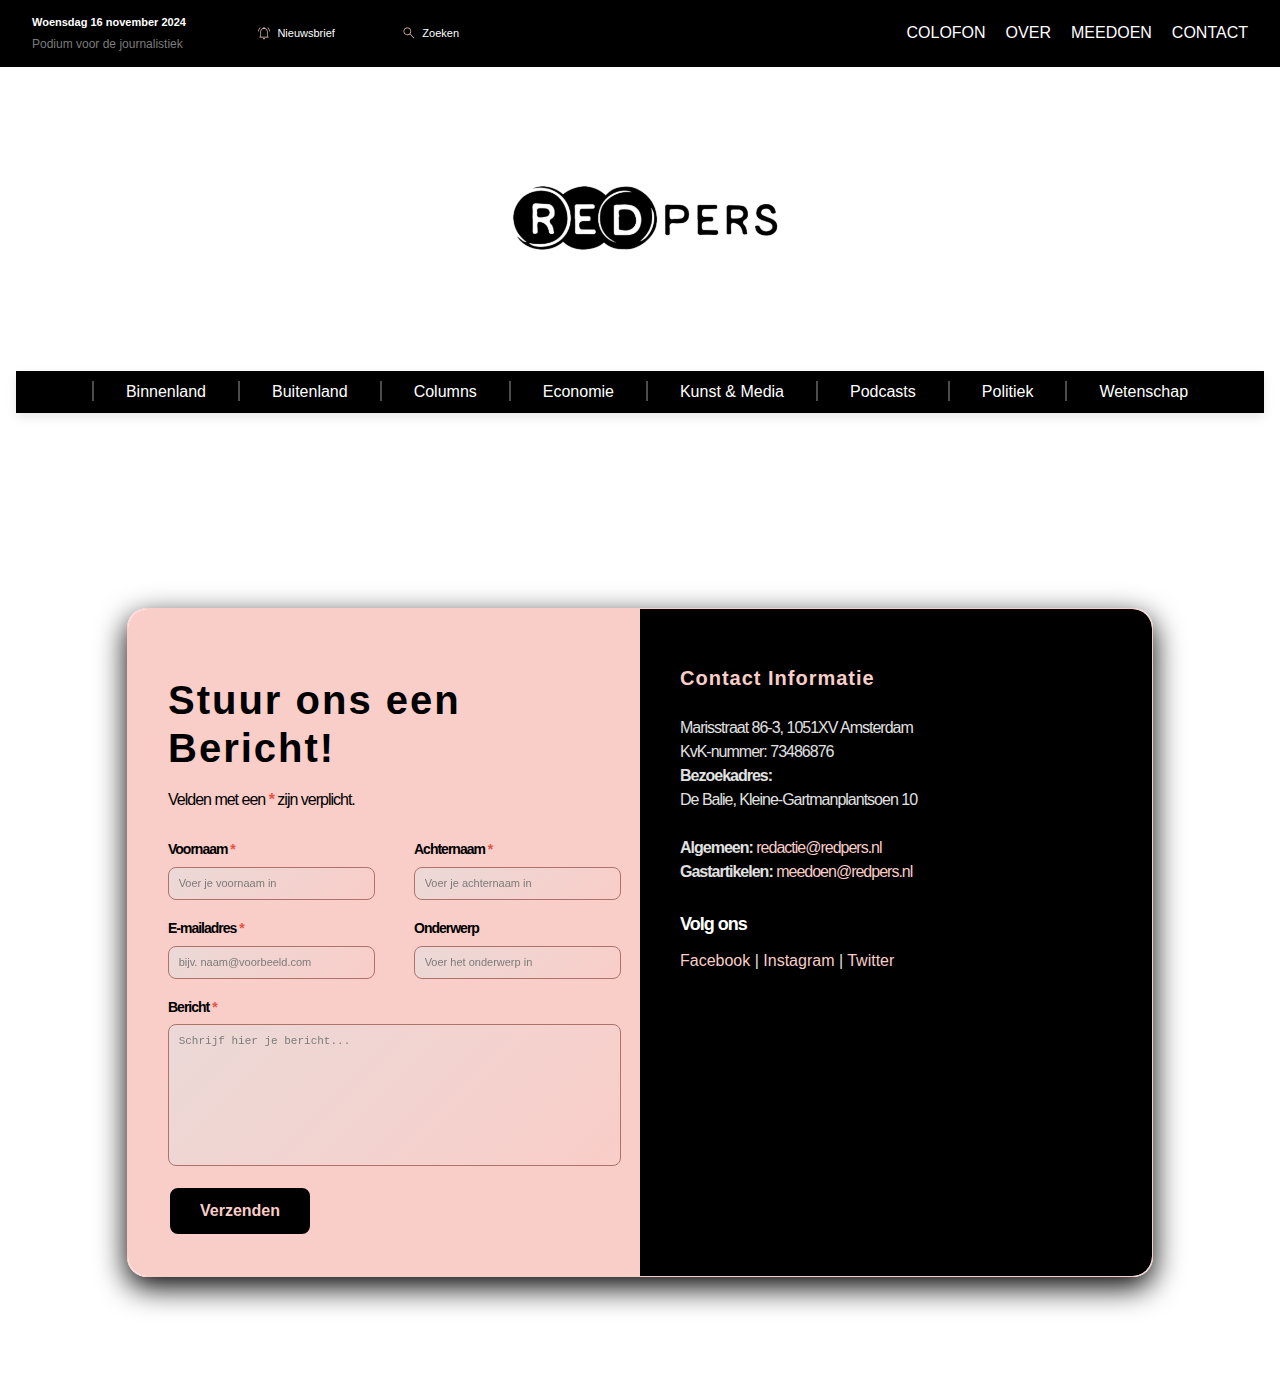
==== index.html @ 9b9cfa40 "Voeg contactpagina HTML en CSS toe" ====
<!DOCTYPE html>
<html lang="nl">
<head>

    <meta charset="UTF-8"> 
    <meta name="viewport" content="width=device-width, initial-scale=1.0"> 
    <title>Strakke Contactpagina</title> 
      
        <link rel="stylesheet" href="styles/redpers.css"> <!-- Gezamenlijke stylesheet -->
        <link rel="stylesheet" href="styles/style.css"> <!-- Link naar mijn stylsheet -->
</head>
<body>

<!-- Hoofdnavigatie -->
<nav class="navbar" aria-label="Hoofdnavigatie">
    <!-- Linkerkant van de navigatiebalk -->
    <div class="navbar-left">
        <!-- Datum en subtitel -->
        <div class="date-section">
            <span class="date">Woensdag 16 november 2024</span> <!-- Datumweergave -->
            <span class="subtitle">Podium voor de journalistiek</span> <!-- Beschrijvende subtitel -->
        </div>
        <!-- Iconen sectie -->
        <div class="icons">
            <!-- Nieuwsbrief icoon en tekst -->
            <div class="icon-text">
                <!-- SVG voor het icoon -->
                <svg aria-label="Nieuwsbrief" xmlns="http://www.w3.org/2000/svg" viewBox="0 -960 960 960" class="icon">
                    <!-- Het pad van de SVG definieert hoe het icoon eruitziet -->
                    <path d="M129.23-566.923q0-76.923 30.654-143.116 30.654-66.192 83.347-114.269l27 29.385q-46.923 42.461-73.962 101-27.038 58.538-27.038 127H129.23Zm661.539 0q0-68.462-27.038-127.385-27.039-58.923-73.962-101.384l27-28.616q52.693 48.077 83.347 114.269 30.654 66.193 30.654 143.116h-40.001ZM200-209.231v-40h64.615v-316.923q0-78.384 49.616-137.884Q363.846-763.539 440-778.154V-800q0-16.539 11.731-28.269Q463.461-840 480-840q16.539 0 28.269 11.731Q520-816.539 520-800v21.846q76.154 14.615 125.769 74.116 49.616 59.5 49.616 137.884v316.923H760v40H200Zm280-286.154Zm0 390.77q-26.846 0-45.731-18.885-18.884-18.885-18.884-45.731h129.23q0 26.846-18.884 45.731-18.885 18.885-45.731 18.885ZM304.615-249.231h350.77v-316.923q0-72.923-51.231-124.154-51.231-51.23-124.154-51.23t-124.154 51.23q-51.231 51.231-51.231 124.154v316.923Z"/>
                </svg>
                <span>Nieuwsbrief</span> <!-- Tekst naast het icoon -->
            </div>
            <!-- Zoeken icoon en tekst -->
            <div class="icon-text">
                <!-- SVG voor het icoon -->
                <svg aria-label="Zoeken" xmlns="http://www.w3.org/2000/svg" viewBox="0 -960 960 960" class="icon">
                    <!-- Het pad van de SVG definieert hoe het icoon eruitziet -->
                    <path d="M779.385-153.846 528.923-404.307q-30 25.538-69 39.538-39 14-78.385 14-96.1 0-162.665-66.529-66.566-66.529-66.566-162.577t66.529-162.702q66.529-66.654 162.577-66.654 96.049 0 162.702 66.565Q610.769-676.101 610.769-580q0 41.692-14.769 80.692-14.769 39-38.769 66.693l250.462 250.461-28.308 28.308ZM381.538-390.769q79.616 0 134.423-54.808Q570.769-500.385 570.769-580q0-79.615-54.808-134.423-54.807-54.808-134.423-54.808-79.615 0-134.423 54.808Q192.308-659.615 192.308-580q0 79.615 54.807 134.423 54.808 54.808 134.423 54.808Z"/>
                </svg>
                <span>Zoeken</span> <!-- Tekst naast het icoon -->
            </div>
        </div>
    </div>
    <!-- Rechterkant van de navigatiebalk -->
    <div class="navbar-right">
        <!-- Navigatielinks -->
        <a href="#" aria-label="Lees meer over de colofon">COLOFON</a> <!-- Link naar de colofon-pagina -->
        <a href="#" aria-label="Over ons">OVER</a> <!-- Link naar de Over-pagina -->
        <a href="#" aria-label="Hoe je kunt meedoen">MEEDOEN</a> <!-- Link naar de Meedoen-pagina -->
        <a href="#" aria-label="Neem contact met ons op">CONTACT</a> <!-- Link naar de Contact-pagina -->
    </div>
</nav>

<!-- Header sectie -->
<header>
    <!-- Logo-container -->
    <div class="logo-container">
        <img src="assets/logo.jpg" alt="Logo van Redpers, podium voor de journalistiek" class="logo"> <!-- Beschrijvende logo afbeelding -->
    </div>

    <!-- Secundaire navigatiebalk -->
    <div class="secondary-navbar">
        <ul class="secondary-nav-list">
            <li class="secondary-separator"></li> <!-- Separator tussen de navigatie-items -->
            <li class="secondary-item"><a href="https://redpers.nl/category/rubriek/binnenland/">Binnenland</a></li>
            <li class="secondary-separator"></li>
            <li class="secondary-item"><a href="https://redpers.nl/category/rubriek/buitenland/">Buitenland</a></li>
            <li class="secondary-separator"></li>
            <li class="secondary-item"><a href="https://redpers.nl/category/rubriek/column/">Columns</a></li>
            <li class="secondary-separator"></li>
            <li class="secondary-item"><a href="https://redpers.nl/category/rubriek/economie/">Economie</a></li>
            <li class="secondary-separator"></li>
            <li class="secondary-item"><a href="https://redpers.nl/category/rubriek/kunst-media/">Kunst & Media</a></li>
            <li class="secondary-separator"></li>
            <li class="secondary-item"><a href="https://redpers.nl/category/rubriek/podcast/">Podcasts</a></li>
            <li class="secondary-separator"></li>
            <li class="secondary-item"><a href="https://redpers.nl/category/rubriek/politiek/">Politiek</a></li>
            <li class="secondary-separator"></li>
            <li class="secondary-item"><a href="https://redpers.nl/category/rubriek/wetenschap/">Wetenschap</a></li>
        </ul>
    </div>
</header>

    <!-- Hoofdcontainer voor de contactpagina -->
    <div class="contact-page">
        <div class="contact-container">
            
            <!-- Sectie: Formulier om berichten te sturen -->
            <div class="form-section">
                <h1>Stuur ons een Bericht!</h1> <!-- Titel van de formuliersectie -->
                <p>Velden met een <span class="required-symbol">*</span> zijn verplicht.</p> <!-- Uitleg over verplichte velden -->
                
                <!-- Begin van het formulier -->
                <form>
                    <!-- Groepering van persoonlijke gegevens -->
                    <fieldset>
                        <legend>Persoonlijke Gegevens</legend> <!-- Beschrijft de sectie voor persoonlijke gegevens -->
                        <div class="form-row">
                            <!-- Invoerveld voor voornaam -->
                            <div class="form-field">
                                <label for="first-name">Voornaam <span class="required-symbol">*</span></label>
                                <input type="text" id="first-name" name="first-name" placeholder="Voer je voornaam in" required aria-describedby="first-name-desc">
                                <!-- Toegankelijkheidsuitleg voor schermlezers -->
                                <span id="first-name-desc" class="visually-hidden">Dit veld is verplicht. Voer je voornaam in.</span>
                            </div>
                            <!-- Invoerveld voor achternaam -->
                            <div class="form-field">
                                <label for="last-name">Achternaam <span class="required-symbol">*</span></label>
                                <input type="text" id="last-name" name="last-name" placeholder="Voer je achternaam in" required aria-describedby="last-name-desc">
                                <!-- Toegankelijkheidsuitleg voor schermlezers -->
                                <span id="last-name-desc" class="visually-hidden">Dit veld is verplicht. Voer je achternaam in.</span>
                            </div>
                        </div>
                    </fieldset>
                    
                    <!-- Groepering van contactgegevens -->
                    <fieldset>
                        <legend>Contactgegevens</legend> <!-- Beschrijft de sectie voor contactinformatie -->
                        <div class="form-row">
                            <!-- Invoerveld voor e-mailadres -->
                            <div class="form-field">
                                <label for="email">E-mailadres <span class="required-symbol">*</span></label>
                                <input type="email" id="email" name="email" placeholder="bijv. naam@voorbeeld.com" required aria-describedby="email-desc">
                                <!-- Toegankelijkheidsuitleg voor schermlezers -->
                                <span id="email-desc" class="visually-hidden">Voer een geldig e-mailadres in, zoals naam@voorbeeld.com.</span>
                            </div>
                            <!-- Optioneel invoerveld voor onderwerp -->
                            <div class="form-field">
                                <label for="subject">Onderwerp</label>
                                <input type="text" id="subject" name="subject" placeholder="Voer het onderwerp in" aria-describedby="subject-desc">
                                <span id="subject-desc" class="visually-hidden">Dit veld is optioneel. Voer een onderwerp in als je wilt specificeren waar je bericht over gaat.</span>

                            </div>
                        </div>
                    </fieldset>
                    
                    <!-- Groepering van bericht -->
                    <fieldset>
                        <legend>Bericht</legend> <!-- Beschrijft de sectie voor het bericht -->
                        <div class="form-field">
                            <label for="message">Bericht <span class="required-symbol">*</span></label>
                            <textarea id="message" name="message" placeholder="Schrijf hier je bericht..." required aria-describedby="message-desc"></textarea>
                            <!-- Toegankelijkheidsuitleg voor schermlezers -->
                            <span id="message-desc" class="visually-hidden">Voer je bericht in. Dit veld is verplicht.</span>

                        </div>
                    </fieldset>
                    
                    <!-- Verzendknop -->
                    <button type="submit" aria-label="Verzend het formulier">Verzenden</button>
                </form>
            </div>
            
            <!-- Sectie: Contactinformatie -->
            <div class="info-section">
                <h2>Contact Informatie</h2> <!-- Titel van de contactinformatie-sectie -->
                <address>
                    Marisstraat 86-3, 1051XV Amsterdam<br> <!-- Adresregel 1 -->
                    KvK-nummer: 73486876<br> <!-- Kamer van Koophandel-nummer -->
                    <strong>Bezoekadres:</strong><br>
                    De Balie, Kleine-Gartmanplantsoen 10<br><br> <!-- Bezoekadres -->
                    <strong>Algemeen:</strong> <a href="mailto:redactie@redpers.nl">redactie@redpers.nl</a><br> <!-- E-mailadres voor algemene vragen -->
                    <strong>Gastartikelen:</strong> <a href="mailto:meedoen@redpers.nl">meedoen@redpers.nl</a> <!-- E-mailadres voor gastbijdragen -->
                </address>
                <h3>Volg ons</h3> <!-- Titel voor sociale media -->
                <p>
                    <a href="#">Facebook</a> | <a href="#">Instagram</a> | <a href="#">Twitter</a> <!-- Links naar sociale media -->
                </p>
            </div>
        </div>
    </div>
</body>
</html>
---- styles/redpers.css ----
/*  TIEMPOS FONT */
/*  TIEMPOS HEADLINE is for citates and article titles. */
/*  TIEMPOS TEXT is for article text */
/*  INTER is for regular text, small headers and other pieces of text */
@font-face {
    font-family: "Tiempos Text";
    src: url("fonts/TiemposText-Regular.woff2") format("woff2"),
         url("fonts/TiemposText-Regular.woff") format("woff"),
         url("fonts/TiemposText-Regular.otf") format("opentype");
    font-weight: normal;
    font-style: normal;
   }
   
   @font-face {
    font-family: "Tiempos Text";
    src: url("fonts/TiemposText-RegularItalic.woff2") format("woff2"),
         url("fonts/TiemposText-RegularItalic.woff") format("woff"),
         url("fonts/TiemposText-RegularItalic.otf") format("opentype");
    font-weight: normal;
    font-style: italic;
   }
   
   @font-face {
    font-family: "Tiempos Headline";
    src: url("fonts/TiemposHeadline-Bold.woff2") format("woff2"),
         url("fonts/TiemposHeadline-Bold.woff") format("woff"),
         url("fonts/TiemposHeadline-Bold.otf") format("opentype");
    font-weight: bold;
    font-style: normal;
   }
   
   body {
    font-size: 16px;
    /* --- COLORS --- */
   
    /* -- PRIMARY COLOR (RED) -- */
    --primary-color: rgb(232, 83, 64); /* #E85340 */
    --primary-color-light: rgb(249, 205, 200); /* #F9CDC8 */
    --primary-color-lighter: rgb(249, 212, 207); /* #F9D4CF */
    --primary-color-lightest: rgb(255, 244, 242); /* #FFF4F2 */
    --primary-color-accent: rgb(175, 114, 107); /* #AF726B */ /* Bruinrood */
   
    /* -- SECONDARY COLOR (GREEN) -- */
    --secondary-color: rgb(244, 251, 233); /* #F4FBE9 */
    --secondary-color-dark: rgb(129, 165, 72); /* #81A548 */
   
    /* Grijstinten */
    --black: rgb(0, 0, 0); /* #000000 */
    --black-opacity: rgba(0, 0, 0, 0.71); /* #000000B5 */
    --white: rgb(255, 255, 255); /* #FFFFFF */
    --black-author: rgb(68, 68, 68); /* #444444 */
    --grey: #AAAAAA; 
    --darkgrey: rgb(123, 123, 122); /* #7B7B7A */
    --lightgrey: rgb(225, 225, 225); /* #E1E1E1 */
   
    /* --- */
    /* --- TYPOGHRAPHY */
   
    /* DEFINE FONT-FAMILIES */
    --font-default: "Inter", sans-serif;
    --font-article: "Tiempos Text", sans-serif;
    --font-heading-important: "Tiempos Headline", sans-serif;
   
   /* DEFINE FONT-SIZES FOR TEXTS */ 
    --font-size-text: 1rem;
    --font-size-meta: 0.6875rem; /* 11px ÷ 16 = 0.6875rem */
    --font-size-menu: 0.75rem; /* 12px ÷ 16 = 0.75rem */
    --font-size-intro: 1.3125rem; /* 21px ÷ 16 = 1.3125rem */
   
   /* DEFINE FONT-SIZES FOR HEADERS */ 
    --font-size-header-xxl: 3rem; /* 48px ÷ 16 = 3rem */
    --font-size-header-xl: 2.375rem; /* 38px ÷ 16 = 2.375rem */
    --font-size-header-l: 2rem; /* 32px ÷ 16 = 2rem */
    --font-size-header-m: 1.25rem; /* 20px ÷ 16 = 1.25rem */
    --font-size-header-s: 1.125rem; /* 18px ÷ 16 = 1.125rem */
    --font-size-header-xs: 0.875rem; /* 14px ÷ 16 = 0.875rem */
    --font-size-header-article: 1.75rem; /* 28px ÷ 16 = 1.75rem */
    /*  LETTER SPACINGS  */
   
    --letter-spacing-s: -1px;
    --letter-spacing-l: 1px;
   
    /*  LINE HEIGHTS  */
   
    --line-height-l: 150%; /*artikeltekst*/
    --line-height-m: 144%; /*Introtekst, donatiebox, auteurtekst*/
    --line-height-s: 125%; /*uitgelichte titel*/
    --line-height-xs: 120%; /*Koptekst*/
   
    /* Base values for body */
   
    margin: 0;
    padding: 0;
    box-sizing: border-box;
    font-family: var(--font-default), Verdana, sans-serif; /* Fallback font */
    color: var(--black); /* base text color */
    @media (prefers-contrast: more) { /* WCAG AAA colors */
     --primary-color: #841E10;
     --primary-color-accent: #8b504b;
     --darkgrey: #757575;
     --secondary-color-dark: #4B5F2B;
    }
   }
   
   
   /* HEADINGS */
   
   h1,
   .h1 {
    /* give an element h1 class if you want a bigger title without having multiple h1 elements on the sdame page */
    font-size: var(--font-size-header-l);
    color: var(--black);
    line-height: var(--line-height-xs);
    font-weight: bold;
    font-family: var(--font-heading-important), Verdana, sans-serif;
   }
   
   h2,
   .h2 {
    font-size: var(--font-size-header-m);
    color: var(--black);
    font-weight: bold;
   }
   
   h1.heading_article,
   .h1.heading_article,
   h2.heading_article,
   .h2.heading_article {
    /*Artikelkop */
    font-family: var(--font-heading-important), Verdana, sans-serif;
    font-weight: bold;
    line-height: var(--line-height-xs);
    font-size: var(--font-size-header-s);
    @media (min-width: 860px){
        font-size: var(--font-size-header-article);
    }
   }
   
   h1.heading_quote,
   .h1.heading_quote,
   h2.heading_quote,
   .h2.heading_quote {
    /*Quote */
    font-family: var(--font-heading-important), Verdana, sans-serif;
    font-weight: bold;
    line-height: var(--line-height-xs);
    font-size: var(--font-size-header-s);
    @media (min-width: 860px){
        font-size: var(--font-size-header-xl);
    }
   }
   
   h3,
   .h3 {
    font-size: var(--font-size-header-s), Verdana, sans-serif;
    color: var(--black);
    font-weight: 900;
    letter-spacing: var(--letter-spacing-s);
    line-height: var(--line-height-l);
   }
   h4,
   .h4 {
    font-size: var(--font-size-header-xs), Verdana, sans-serif;
    color: var(--black);
    font-weight: bold;
    letter-spacing: var(--letter-spacing-s);
    line-height: var(--line-height-l);
   }
   
   
   /* TEXTS */
   p {
    /* base values for text */
    font-size: var(--font-size-text), Verdana, sans-serif;
   }
   
   p a {
    /* links in text */
    color: var(--primary-color);
    position: relative;
    &:after { /*underline for hover/focus effect */
     content: "";
     position: absolute;
     width: 100%;
     transform: scaleX(0);
     height: 2px;
     bottom: -2px;
     left: 0;
     background-color: var(--primary-color);
     transform-origin: bottom right;
     transition: transform 0.25s ease-out;
    }
    
   
    &:hover,
    &:focus { /* change the underline from invincible to full width */
     &:after {
      transform: scaleX(1);
      transform-origin: bottom left;
     }
    }
   }
   
   .text_meta {
    /* Metatekst */
    line-height: var(--line-height-m);
    font-size: var(--font-size-meta);
    letter-spacing: 0;
    text-transform: uppercase;
    line-height: var(--line-height-m);
   }
   
   .text_menu {
    /* Menutekst */
    font-size: var(--font-size-menu);
    letter-spacing: var(--letter-spacing-l);
    color: inherit;
    text-transform: uppercase;
   }
   
   .text_label_top {
    /*bovenkop*/
    font-weight: bold;
    letter-spacing: var(--letter-spacing-l);
   }
   
   .text_intro {
    /*intro text*/
    font-weight: 300;
    font-size: var(--font-size-intro);
    letter-spacing: var(--letter-spacing-l);
   }
   
   .text_subheading {
    /* tussenkop */
    font-weight: 900;
    font-size: var(--font-size-header-s);
    line-height: var(--line-height-l);
   }
   /* --- BUTTONS AND FORMS --- */
   
   /* BUTTONS */
   
   .button_utility {
    /* three grey buttons */
    background-color: var(--light-border);
    color: var(--grey-text);
    width: 2.25rem;
    height: 2.25rem;
    justify-content: center;
    padding: 4px;
    font-size: var(--font-size-menu);
    letter-spacing: var(--letter-spacing-l);
    line-height: 20px;
    display: flex;
    justify-content: space-between;
    align-items: center;
    &:hover,
    &:focus {
     background-color: var(--black) !important;
     color: var(--white) !important;
     svg,
     svg > * {
      color: var(--white);
      fill: var(--white);
     }
    }
   }
   
   .button_play {
    /* the button to play and pause reading the article */
    column-gap: 10px;
    padding: 4px 0.75rem 4px 4px;
    background-color: var(--primary-color-light);
    color: var(--primary-color-accent);
    padding: 4px;
    font-size: var(--font-size-menu);
    letter-spacing: var(--letter-spacing-l);
    line-height: 20px;
    display: flex;
    justify-content: space-between;
    align-items: center;
   
    &:hover,
    &:focus {
     background-color: var(--black) !important;
     color: var(--white) !important;
     svg,
     svg > * {
      color: var(--white);
      fill: var(--white);
     }
    }
   
    &.silent {
     #audio_stop {
      display: none;
     }
    }
   
    svg,
    svg > * {
     color: var(--primary-color-accent);
     fill: var(--primary-color-accent);
    }
   }
   
   .button_menu {
    /* cta buttons in menu */
    color: var(--white);
    display: block;
    padding: 6px 1.125em;
    background-size: 100% 200%;
    transition: 0.3s ease;
    background-position: bottom;
    background-image: linear-gradient(var(--black) 50%, var(--primary-color) 50%);
    &:focus,
    &:hover {
     background-position: top;
    }
   }
   
   .button_subscribe {
    /* Nieuwsletter popup */
    padding: 2px 1.125em;
    background-size: 100% 200%;
    transition: 0.3s ease;
    background-position: bottom;
    background-image: linear-gradient(var(--black) 50%, var(--primary-color) 50%);
    color: var(--white);
    font-size: 15px;
    padding: 0.5em;
    border-radius: 3px;
    text-align: center;
    width: 100%;
    display: block;
    svg {
     width: 1em;
     height: 1em;
     > * {
      fill: var(--white);
      clip-path: var(--white);
     }
    }
   
    &:hover,
    &:focus {
     background-position: top;
    }
    @media (min-width: 400px) {
     padding: 1em 2em;
    }
   }
   
   .button_search {
    /* button with search icon */
    height: 48px;
    width: 50px;
    background-color: var(--grey);
    transition: 0.3s ease;
    svg {
     width: 16px;
     height: 16px;
     fill: var(--white);
    }
    &:focus,
    &:hover {
     background-color: var(--black);
    }
   }
   
   .button_readmore {
    /*button at authorinfo with chevron */
    background-color: var(--lightgrey);
    color: var(--darkgrey);
    width: 2.25rem;
    height: 2.25rem;
    &:hover,
    &:focus {
     background-color: var(--black);
     svg {
      path {
       fill: var(--white);
      }
     }
    }
   }
   
   /* FORMS */
   button, /* Remove base button styling because it blows */
   input[type="submit"], 
   input[type="reset"] {
    background: none;
    color: inherit;
    border: none;
    padding: 0;
    font: inherit;
    cursor: pointer;
   }
   
   form.form_search {
    display: flex;
    border: 1px solid var(--black);
    input[type="text"] {
     padding-left: calc(50px / 3);
     padding-right: calc(50px / 3);
     height: 46px;
     border: 0;
     flex: 1;
     max-height: 46px;
    }
   
    button {
     height: 48px;
     width: 50px;
     background-color: var(--darkgrey);
     svg {
      width: 16px;
      height: 16px;
      fill: var(--white);
     }
    }
   }
   
   /* --- SHAPES --- */
   
   .square_seperator {
    /* SMALL SQUARE */
    width: 12px;
    height: 12px;
    background-color: var(--lightgrey);
    border-radius: 1px; /* Adds a 1px border radius */
    position: relative;
    &.primary {
     /* red version */
     background-color: var(--primary-color);
    }
   }
---- styles/style.css ----
/* ALGEMENE STYLING */

/* Styling voor de gehele body van de pagina */
body {
    font-family: var(--font-default), sans-serif; /* Standaard lettertype voor de hele pagina */
    font-size: var(--font-size-text); /* Standaard tekstgrootte voor de pagina */
    margin: 0; /* Verwijdert de standaard marge van de browser */
    padding: 0; /* Verwijdert de standaard padding van de browser */
}

/* De hoofdcontainer voor de navigatiebalk */
.navbar {
    display: flex; /* Zorgt voor een flexibele layout */
    justify-content: space-between; /* Verspreidt inhoud gelijkmatig aan beide zijden */
    align-items: center; /* Centreert items verticaal */
    background-color: var(--black); /* Gebruik de variabele voor zwarte achtergrond */
    color: var(--white); /* Gebruik de variabele voor witte tekst */
    padding: 1rem 2rem; /* Binnenruimte voor de navbar */
}

/* Linkerkant van de navigatiebalk, bevat datum en andere elementen */
.navbar-left {
    display: flex; /* Flexibele layout */
    align-items: center; /* Centreert items verticaal */
    gap: 1.25rem; /* Ruimte tussen de elementen */
}

/* Sectie voor het weergeven van de datum */
.date-section {
    display: flex; /* Flexibele layout */
    flex-direction: column; /* Plaatst datum en subtitel onder elkaar */
}

.date-section .date {
    font-size: var(--font-size-meta); /* Gebruik de variabele voor kleine tekstgrootte */
    font-weight: bold; /* Zorgt voor vetgedrukte tekst */
    margin-bottom: 0.5em; /* Ruimte onder de datum */
}

.date-section .subtitle {
    font-size: var(--font-size-menu); /* Gebruik de variabele voor kleine menu-tekstgrootte */
    color: var(--darkgrey); /* Gebruik de variabele voor grijze tekst */
    margin-top: 0.25em; /* Ruimte boven de subtitel */
}

/* Sectie die iconen en teksten bevat */
.icons {
    display: flex; /* Flexibele layout */
    gap: 1rem; /* Ruimte tussen de iconen */
}

/* Layout voor een icoon en de bijbehorende tekst */
.icon-text {
    display: flex; /* Plaatst icoon en tekst naast elkaar */
    align-items: center; /* Centreert ze verticaal */
    gap: 0.5em; /* Ruimte tussen het icoon en de tekst */
    font-size: var(--font-size-meta); /* Gebruik de variabele voor kleine tekst */
}

.icon {
    width: 1rem; /* Breedte van het icoon (16px) */
    height: 1rem; /* Hoogte van het icoon (16px) */
    fill: var(--primary-color-light); /* Gebruik lichte primaire kleur voor het icoon */
    margin-left: 3.125rem; /* Ruimte links van het icoon */
}

/* Rechterkant van de navigatiebalk met links */
.navbar-right {
    display: flex; /* Flexibele layout */
    align-items: center; /* Centreert items verticaal */
    gap: 1.25rem; /* Ruimte tussen de links */
}

/* Styling voor de links in de rechterkant van de navbar */
.navbar-right a {
    color: var(--white); /* Gebruik witte kleur voor links */
    text-decoration: none; /* Verwijdert onderlijning */
    font-size: var(--font-size-text); /* Gebruik standaard tekstgrootte */
    transition: color 0.3s; /* Voegt een kleurtransitie toe bij hover */
}

/* Hover-effect voor de links */
.navbar-right a:hover {
    color: var(--darkgrey); /* Gebruik donkere grijze kleur bij hover */
}

/* Aanpassingen voor schermen kleiner dan 768px (48rem) */
@media (max-width: 48rem) { 
    .navbar {
        flex-direction: column; /* Zet navbar-items onder elkaar */
        align-items: flex-start; /* Uitlijning aan de linkerkant */
    }

    .navbar-left {
        flex-direction: column; /* Plaatst items van de linkerkant onder elkaar */
        align-items: flex-start; /* Uitlijning aan de linkerkant */
    }

    .navbar-right {
        flex-wrap: wrap; /* Zorgt ervoor dat links worden doorgeschoven naar een nieuwe regel */
        gap: 0.625rem; /* Ruimte tussen links wordt kleiner */
    }
}

/* Container voor het logo onder de navigatie */
.logo-container {
    display: flex; /* Maakt de container een flexibele box voor eenvoudige uitlijning */
    justify-content: center; /* Centreert het logo horizontaal in de container */
    margin: 2rem 0; /* Creëert ruimte van 2rem boven en onder de container */
    padding: 5rem;
}

.logo {
    height: 5rem; /* Stelt de vaste hoogte van het logo in voor consistentie */
    width: auto; /* Zorgt ervoor dat de breedte automatisch wordt aangepast om de aspectratio te behouden */
}

/* Secundaire navigatiebalk stijlen */
.secondary-navbar {
    margin: 1rem; /* Voeg witruimte rondom de gehele navbar toe */
    margin-bottom: 5rem; /* Extra ruimte onder de navbar om visuele scheiding te creëren */
    box-shadow: 0 0.25rem 0.625rem rgba(0, 0, 0, 0.1); /* Lichte schaduw voor diepte en visuele scheiding van de achtergrond */
    background-color: var(--black); /* Gebruik zwarte kleur voor hoog contrast met witte tekst */
}

/* Stijl voor de navigatielijst */
.secondary-nav-list {
    display: flex; /* Flexbox voor horizontale uitlijning van de items */
    justify-content: center; /* Centreer de navigatie-items binnen de lijst */
    list-style-type: none; /* Verwijder standaard opsommingstekens */
    padding: 0; /* Verwijder standaard padding van de lijst */
    margin: 0; /* Verwijder standaard marges van de lijst */
    flex-wrap: wrap; /* Zorg dat items naar een nieuwe regel springen op kleinere schermen */
}

/* Stijl voor de navigatie-items */
.secondary-item a {
    text-decoration: none; /* Verwijder standaard onderstreping van links */
    color: var(--white); /* Witte tekstkleur voor hoog contrast tegen de donkere achtergrond */
    padding: 0.75rem 1rem; /* Voeg binnenruimte toe voor een betere klikbare ruimte */
    border-radius: 0.25rem; /* Voeg subtiele afgeronde hoeken toe v*/
    background-color: transparent; /* Zorg dat links standaard een transparante achtergrond hebben */
    display: block; /* Zorg dat de volledige padding klikbaar is, niet alleen de tekst */
}

/* Hover- en focus-effecten voor links */
.secondary-item a:hover,
.secondary-item a:focus {
    color: var(--white); /* Behoud witte tekstkleur voor consistente leesbaarheid */
    background-color: var(--darkgrey); /* Gebruik donkere grijze achtergrondkleur om hover te benadrukken */
    box-shadow: inset 0 0 0 0.125rem var(--white); /* Subtiele witte rand binnen de knop voor focus */
    transform: scale(1.05); /* Maak de link iets groter  */
}

/* Focusring voor toetsenbordgebruikers */
.secondary-item a:focus {
    outline: 0.2rem solid var(--primary-color); /* Rode focusring om visueel onderscheid te bieden voor toetsenbordgebruikers */
    outline-offset: 0.2rem; /* Plaats de outline net buiten het element */
    box-shadow: 0 0 0 0.2rem rgba(255, 102, 71, 0.5); /* Subtiele schaduw rond de focusring om deze meer op te laten vallen */
}

/* Separator tussen de items */
.secondary-separator {
    height: 1.25rem; /* Hoogte van de scheidingslijn */
    width: 0.125rem; /* Breedte van de scheiding */
    background-color: rgba(255, 255, 255, 0.3); /* Witte kleur met transparantie voor een subtiele scheiding */
    margin: 0 1rem; /* Voeg ruimte aan beide zijden van de separator toe */
    margin-top: 0.625rem; /* Zorg dat de separator visueel gecentreerd staat met de links */
}

/* Responsieve aanpassing */
@media (max-width: 768px) {
    .secondary-navbar {
        display: none; /* Verberg de secundaire navigatiebalk op schermen smaller dan 768px om ruimte te besparen */
    }
}


/* Contactpagina container */
.contact-page {
    display: flex; /* Gebruikt flexbox om de inhoud uit te lijnen */
    justify-content: center; /* Centreert de inhoud horizontaal */
    align-items: center; /* Centreert de inhoud verticaal */
    min-height: 100vh; /* Zorgt ervoor dat de container minimaal de volledige hoogte van het scherm beslaat */
}

/* Hoofdcontainer voor formulier en contactinformatie */
.contact-container {
    display: flex; /* Flexbox-indeling voor de secties */
    max-width: 68.75rem; /* Maximale breedte van de container (1100px) */
    width: 80%; /* De container neemt 80% van de schermbreedte in */
    border-radius: 1.25rem; /* Maakt de hoeken afgerond */
    box-shadow: 0 0.625rem 1.875rem var(--black); /* Voegt een schaduw toe */
    overflow: hidden; /* Inhoud buiten de container wordt verborgen */
    border: 0.0625rem solid var(--primary-color-light); /* Subtiele rand in een lichte primaire kleur */
}

/* FORMULIERSECTIE */

/* Linker sectie: formulier */
.form-section {
    flex: 1; /* Neemt de helft van de breedte van de container in */
    padding: 2.5em; /* Ruimte binnenin de sectie */
    background-color: var(--primary-color-light); /* Achtergrondkleur van de sectie */
    border-radius: 1.25rem 0 0 1.25rem; /* Alleen de linker boven- en onderhoek zijn afgerond */
}

/* Koptekst in de formuliersectie */
.form-section h1 {
    font-size: 2.5rem; /* Grote koptekst, direct specifieke waarde voor consistentie */
    font-family: 'Arial', sans-serif; /* Meer specifiek lettertype als fallback */
    font-weight: 700; /* Bolder en makkelijker te begrijpen */
    margin-bottom: 1rem; /* Iets afgeronde waarde voor consistentie */
    color: #000; /*kleur */
    line-height: 1.2; /*leesbaar bij grotere koptekst */
    letter-spacing: 0.05em; /* Subtiele letterafstand, voorkomt te veel ruimte */
}


/* Inleidende tekst in de formuliersectie */
.form-section p {
    font-size: var(--font-size-text); /* Standaard tekstgrootte */
    font-family: var(--font-default), sans-serif; /* Standaard lettertype */
    margin-bottom: 1.875em; /* Ruimte onder de tekst */
    color: var(--black); /* Tekstkleur: zwart */
    line-height: var(--line-height-m); /* Grotere regelafstand voor leesbaarheid */
    letter-spacing: var(--letter-spacing-s); /* Subtiele letterafstand */
}

/* Labels en invoervelden in het formulier */
.form-field {
    display: flex; /* Flexbox-indeling */
    flex-direction: column; /* Plaatst labels boven de invoervelden */
    gap: 0.5em; /* Ruimte tussen labels en invoervelden */
    flex: 1; /* Neemt beschikbare ruimte in */
}

/* Styling voor formulierlabels */
label {
    font-size: 0.875rem; /* Iets kleinere tekstgrootte (14px) */
    font-weight: bold; /* Vetgedrukte tekst */
    color: var(--black); /* Zwarte tekstkleur */
    line-height: var(--line-height-s); /*  regelafstand */
    letter-spacing: var(--letter-spacing-s); /*  letterafstand */
}

/* Formulier rij-indeling */
.form-row {
    display: flex; /* Flexbox-indeling voor invoervelden op een rij */
    gap: 3.75rem; /* Ruimte tussen invoervelden */
    margin-bottom: 1.25em; /* Ruimte onder de rij */
}

/* Styling voor invoervelden (zoals tekst en tekstvakken) */
input, textarea {
    width: 100%; /* Invoervelden nemen de volledige breedte in */
    padding: 0.875em; /* Ruimte binnenin de invoervelden */
    font-size: var(--font-size-meta); /* Kleinere tekstgrootte voor invoer */
    border: 0.0625rem solid var(--primary-color-accent); /* Rand in een accentkleur */
    border-radius: 0.5rem; /* Afgeronde hoeken */
    background: linear-gradient(135deg, rgba(225, 225, 225, 0.6), rgba(249, 205, 200, 0.6)); /* Uniek kleurverloop als achtergrond */
    backdrop-filter: blur(0.375rem); /* Licht wazig effect */
    color: var(--black); /* Zwarte tekstkleur */
    outline: none; /* Verwijdert standaard browserfocusoutline */
    transition: border-color 0.3s ease, box-shadow 0.3s ease, background-color 0.3s ease; /* Animatie bij interactie */
}

/* Styling voor placeholder-tekst in invoervelden */
input::placeholder, textarea::placeholder {
    color: var(--darkgrey); /* Subtiele grijze tekstkleur voor placeholders */
}

/* Styling voor invoervelden bij focus */
input:focus, textarea:focus {
    border: 0.125rem solid var(--primary-color-light); /* Randkleur verandert bij focus */
    background-color: var(--secondary-color); /* Achtergrondkleur verandert bij focus */
}

/* Styling specifiek voor tekstvakken */
textarea {
    resize: none; /* Gebruikers kunnen de grootte van het tekstvak niet aanpassen */
    height: 7.5rem; /* Standaardhoogte van het tekstvak */
}

/* Styling voor knoppen */
button {
    margin-top: 1.25em; /* Ruimte boven de knop */
    background-color: var(--black); /* Zwarte achtergrondkleur */
    border: 0.125rem solid var(--primary-color-light); /* Rand in een lichte primaire kleur */
    color: var(--primary-color-light); /* Tekstkleur in een lichte primaire kleur */
    padding: 0.875em 1.875em; /* Binnenruimte in de knop */
    border-radius: 0.625rem; /* Afgeronde hoeken */
    font-size: 1rem; /* Standaard tekstgrootte */
    font-weight: bold; /* Vetgedrukte tekst */
    cursor: pointer; /* Verandert de muiscursor naar een handje */
    transition: background-color 0.3s ease, transform 0.2s ease, box-shadow 0.3s ease; /* Animatie bij hover */
}

/* Styling voor knoppen bij hover */
button:hover {
    background-color: var(--primary-color-light); /* Achtergrondkleur verandert bij hover */
    color: var(--black); /* Tekstkleur verandert naar zwart bij hover */
    transform: translateY(-0.1875rem); /* Lichte verplaatsing naar boven bij hover */
    box-shadow: var(--black); /* Schaduw wordt toegepast bij hover */
}

/* CONTACTINFORMATIESECTIE */

/* Rechter sectie: contactinformatie */
.info-section {
    flex: 1; /* Neemt de helft van de breedte in */
    padding: 2.5em; /* Binnenruimte in de sectie */
    color: var(--lightgrey); /* Tekstkleur is lichtgrijs */
    background-color: var(--black); /* Achtergrondkleur is zwart */
    border-radius: 0 1.25rem 1.25rem 0; /* Alleen de rechter boven- en onderhoek zijn afgerond */
}

/* Kopteksten in de contactinformatie */
.info-section h2 {
    font-size: var(--font-size-header-m); /* Middelgrote koptekst */
    font-weight: bold; /* Vetgedrukte tekst */
    font-family: var(--font-heading-important), sans-serif; /* Speciaal lettertype voor kopteksten */
    margin-bottom: 1.25em; /* Ruimte onder de koptekst */
    color: var(--primary-color-light); /* Accentkleur voor de koptekst */
    line-height: var(--line-height-s); /* Compacte regelafstand */
    letter-spacing: var(--letter-spacing-l); /* Brede letterafstand */
}

/* Titel voor social media sectie in de contactinformatie */
.info-section h3 {
    font-size: var(--font-size-header-s); /* Gebruik de variabele voor een kleine header */
    font-weight: bold; /* Zorg dat de tekst vetgedrukt is */
    color: var(--white); /* Gebruik een kleur die aansluit bij het ontwerp */
    line-height: var(--line-height-xs); /* Gebruik de lijnhoogte voor kopteksten */
    font-family: var(--font-heading-important), sans-serif; /* Gebruik het font voor belangrijke koppen */
    margin-bottom: 0.75rem; /* Voeg wat ruimte onder de kop toe */
}


/* Styling voor adresinformatie */
address {
    font-style: normal; /* Verwijdert cursief standaard bij address-tags */
    line-height: var(--line-height-l); /* Grotere regelafstand voor leesbaarheid */
    margin-bottom: 1.875em; /* Ruimte onder het adres */
    color: var(--lightgrey); /* Lichtgrijze tekstkleur */
    letter-spacing: var(--letter-spacing-s); /* Subtiele letterafstand */
}

/* Styling voor links in de contactinformatie */
.info-section a {
    color: var(--primary-color-light); /* Accentkleur voor links */
    font-family: var(--font-default), sans-serif; /* Standaard lettertype voor tekst */
    font-size: var(--font-size-text); /* Standaard tekstgrootte */
    text-decoration: none; /* Verwijdert onderlijning */
    transition: color 0.3s ease; /* Animatie bij kleurverandering */
}

/* Styling voor links bij hover */
.info-section a:hover {
    color: var(--white); /* Tekstkleur verandert naar wit bij hover */
    text-decoration: underline; /* Onderlijning verschijnt bij hover */
}

/* VISUEEL VERBORGEN ELEMENTEN (SCREENREADER-TOEGANKELIJKHEID) */

/* Items verbergen voor visuele gebruikers maar zichtbaar maken voor screenreaders */
.visually-hidden {
    position: absolute; /* Verplaatst het element buiten het zichtbare gebied */
    width: 1px; /* Maakt het element praktisch onzichtbaar */
    height: 1px;
    margin: -1px; /* Negatieve marge verbergt het volledig */
    padding: 0;
    overflow: hidden; /* Verbergt alle inhoud buiten de grenzen */
    clip: rect(0, 0, 0, 0); /* Knipt het element volledig uit het zicht */
    border: 0; /* Verwijdert eventuele randen */
}

/* Markering voor verplichte velden */
.required-symbol {
    color: var(--primary-color); /* Accentkleur voor de markering */
    font-weight: bold; /* Vetgedrukte tekst */
}

/* Styling voor veldsets en legend (voor formulieren) */
fieldset {
    border: none; /* Verwijdert de standaard rand */
    margin: 0; /* Geen marges */
    padding: 0; /* Geen padding */
}
legend {
    position: absolute; /* Verbergt de legend volledig */
    width: 0.0625rem; 
    height: 0.0625rem;
    margin: -0.0625rem; 
    padding: 0; 
    overflow: hidden; 
    clip: rect(0rem, 0rem, 0rem, 0rem); 
    border: 0; 
}


/* RESPONSIVE DESIGN */

/* Aanpassingen voor kleinere schermen */
@media (max-width: 48rem) { /* Schermen met een breedte van 768px of kleiner */
    .contact-container {
        flex-direction: column; /* Stapelt de secties onder elkaar */
    }

    .form-section, .info-section {
        padding: 1.25em; /* Vermindert de binnenruimte */
        border-radius: 1.25rem; /* Maakt hoeken gelijkmatig afgerond */
    }

    .form-row {
        flex-direction: column; /* Plaatst invoervelden onder elkaar */
        gap: 0.9375em; /* Kleinere ruimte tussen rijen */
    }

    button {
        padding: 0.75em 1.25em; /* Kleinere knoppen voor mobiel */
    }
}
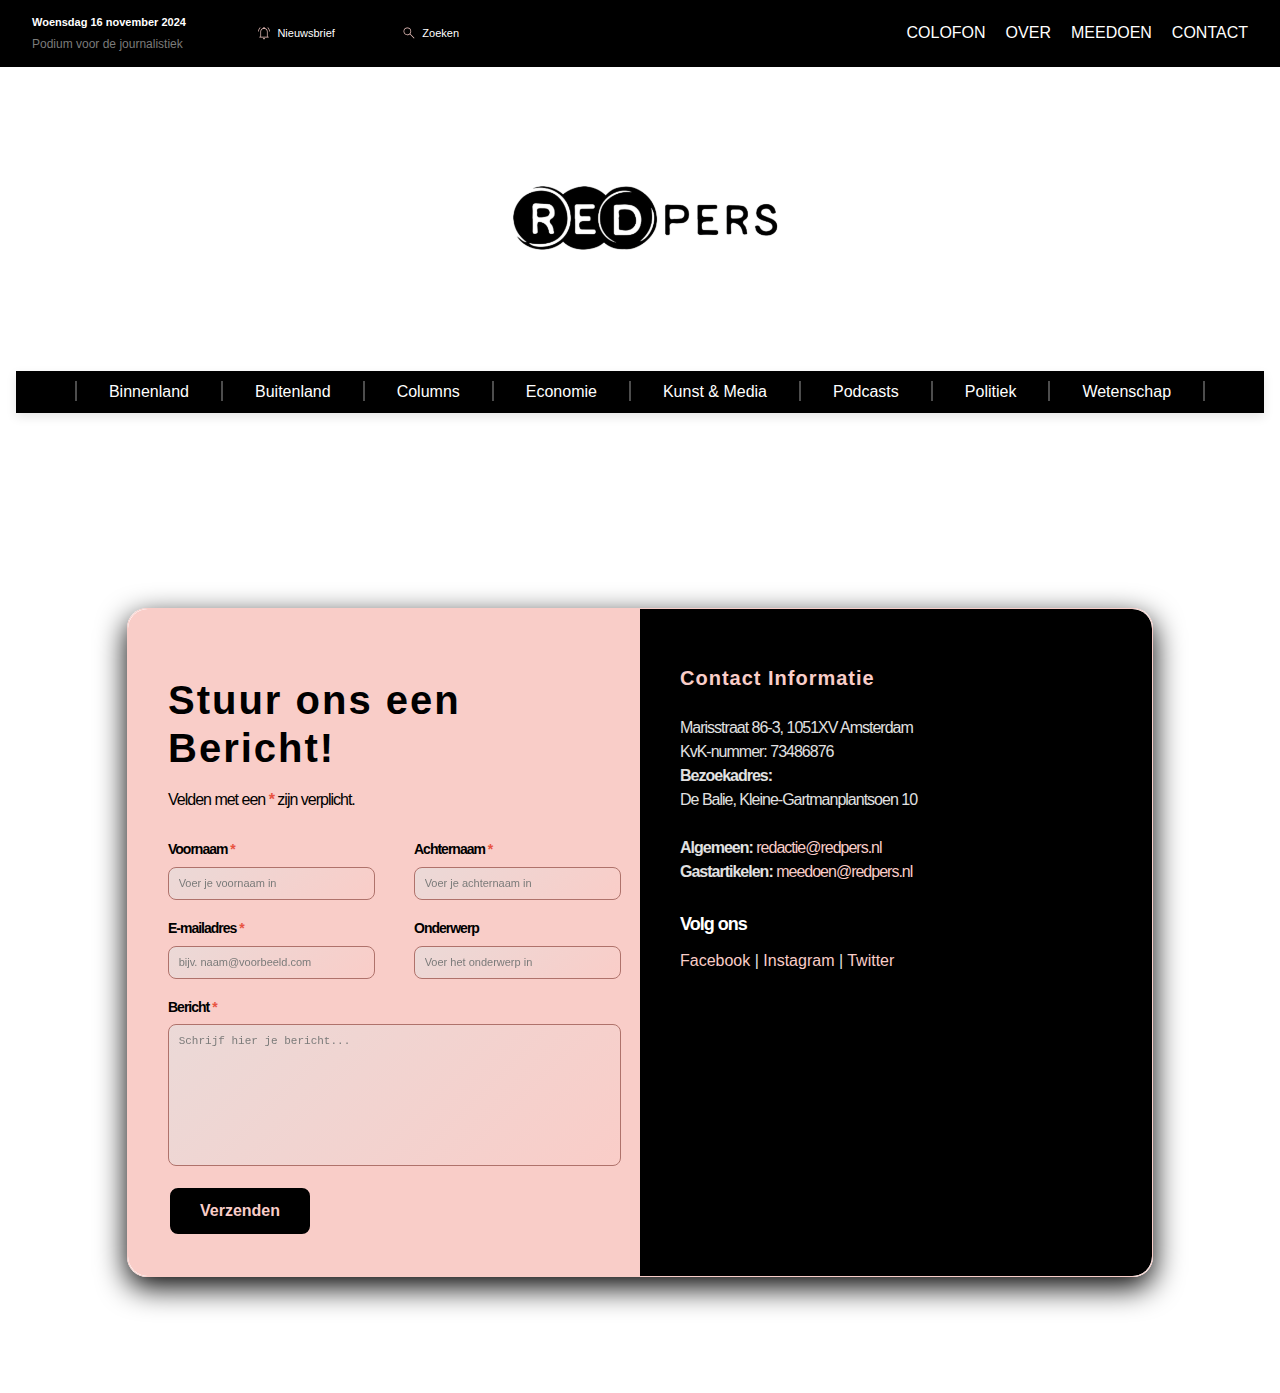
==== commit 2d0a10cc: "kleine wijziging aangebracht" ====
--- a/index.html
+++ b/index.html
@@ -78,6 +78,8 @@
             <li class="secondary-item"><a href="https://redpers.nl/category/rubriek/politiek/">Politiek</a></li>
             <li class="secondary-separator"></li>
             <li class="secondary-item"><a href="https://redpers.nl/category/rubriek/wetenschap/">Wetenschap</a></li>
+            <li class="secondary-separator"></li>
+
         </ul>
     </div>
 </header>
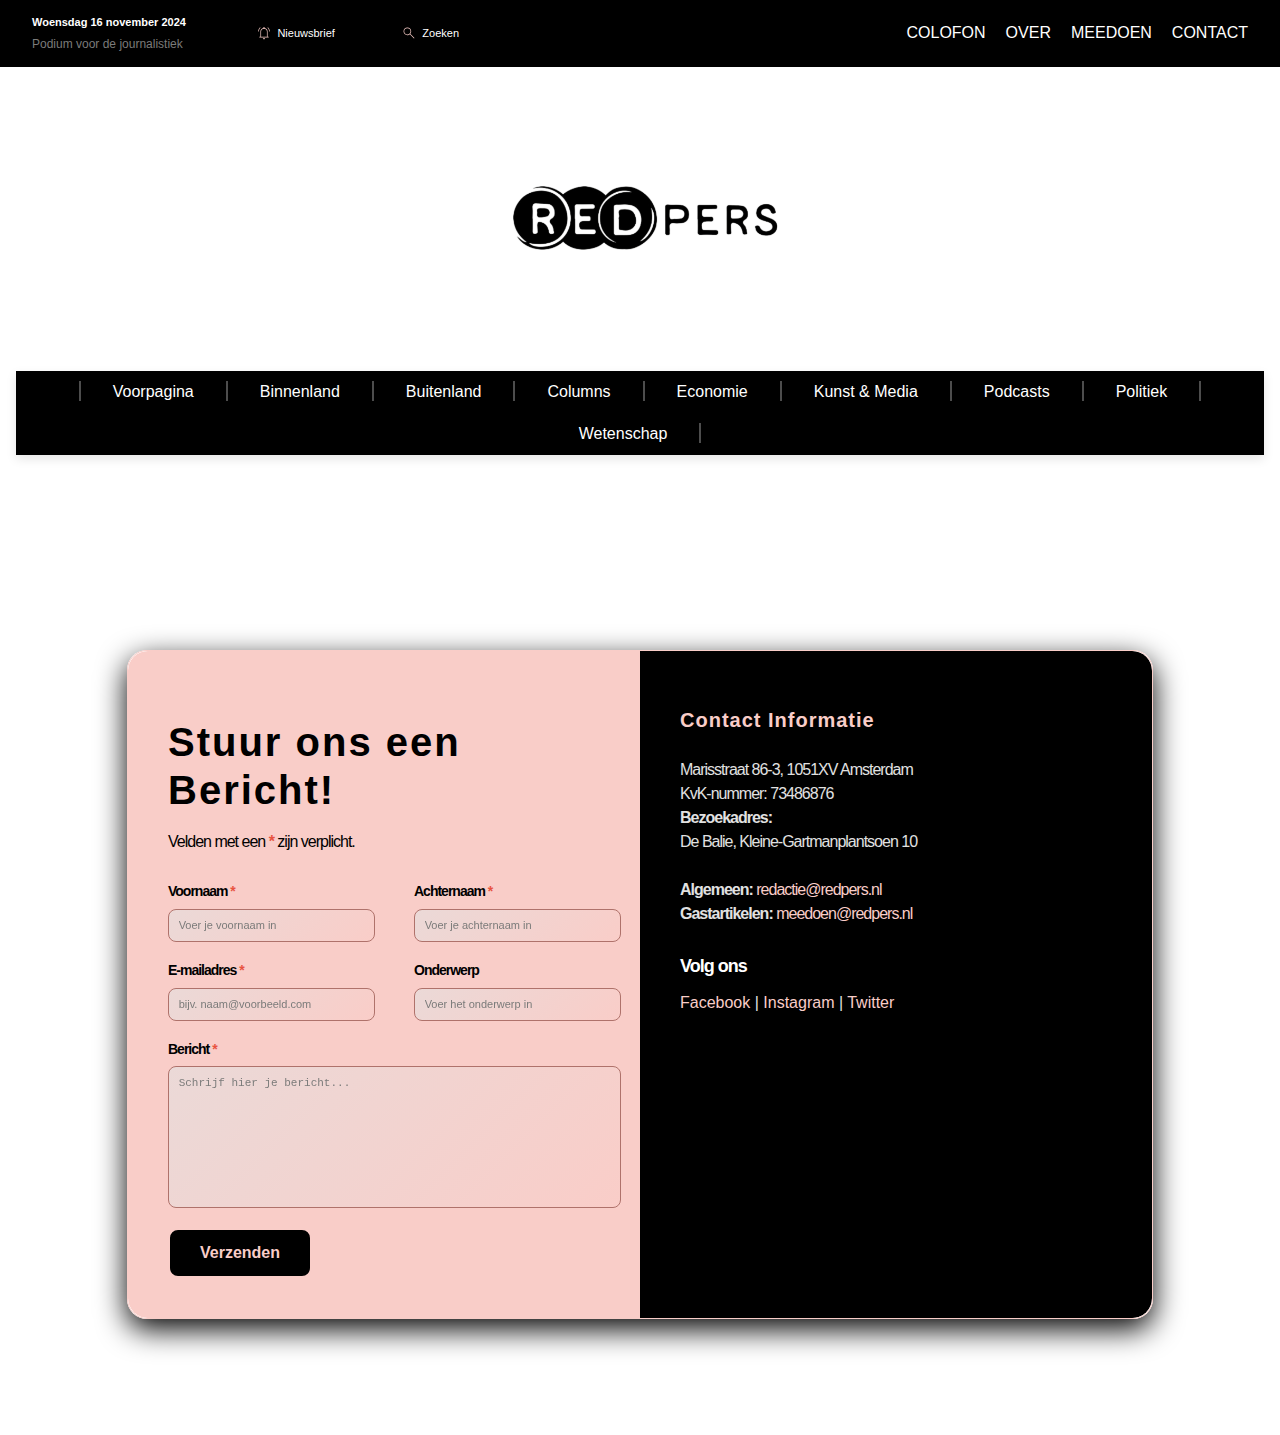
==== commit e73b7796: "navbar aabgepast" ====
--- a/index.html
+++ b/index.html
@@ -4,7 +4,7 @@
 
     <meta charset="UTF-8"> 
     <meta name="viewport" content="width=device-width, initial-scale=1.0"> 
-    <title>Strakke Contactpagina</title> 
+    <title> Contactpagina</title> 
       
         <link rel="stylesheet" href="styles/redpers.css"> <!-- Gezamenlijke stylesheet -->
         <link rel="stylesheet" href="styles/style.css"> <!-- Link naar mijn stylsheet -->
@@ -62,6 +62,8 @@
     <!-- Secundaire navigatiebalk -->
     <div class="secondary-navbar">
         <ul class="secondary-nav-list">
+            <li class="secondary-separator"></li>
+            <li class="secondary-item"><a href="https://redpers.nl/">Voorpagina</a></li>
             <li class="secondary-separator"></li> <!-- Separator tussen de navigatie-items -->
             <li class="secondary-item"><a href="https://redpers.nl/category/rubriek/binnenland/">Binnenland</a></li>
             <li class="secondary-separator"></li>
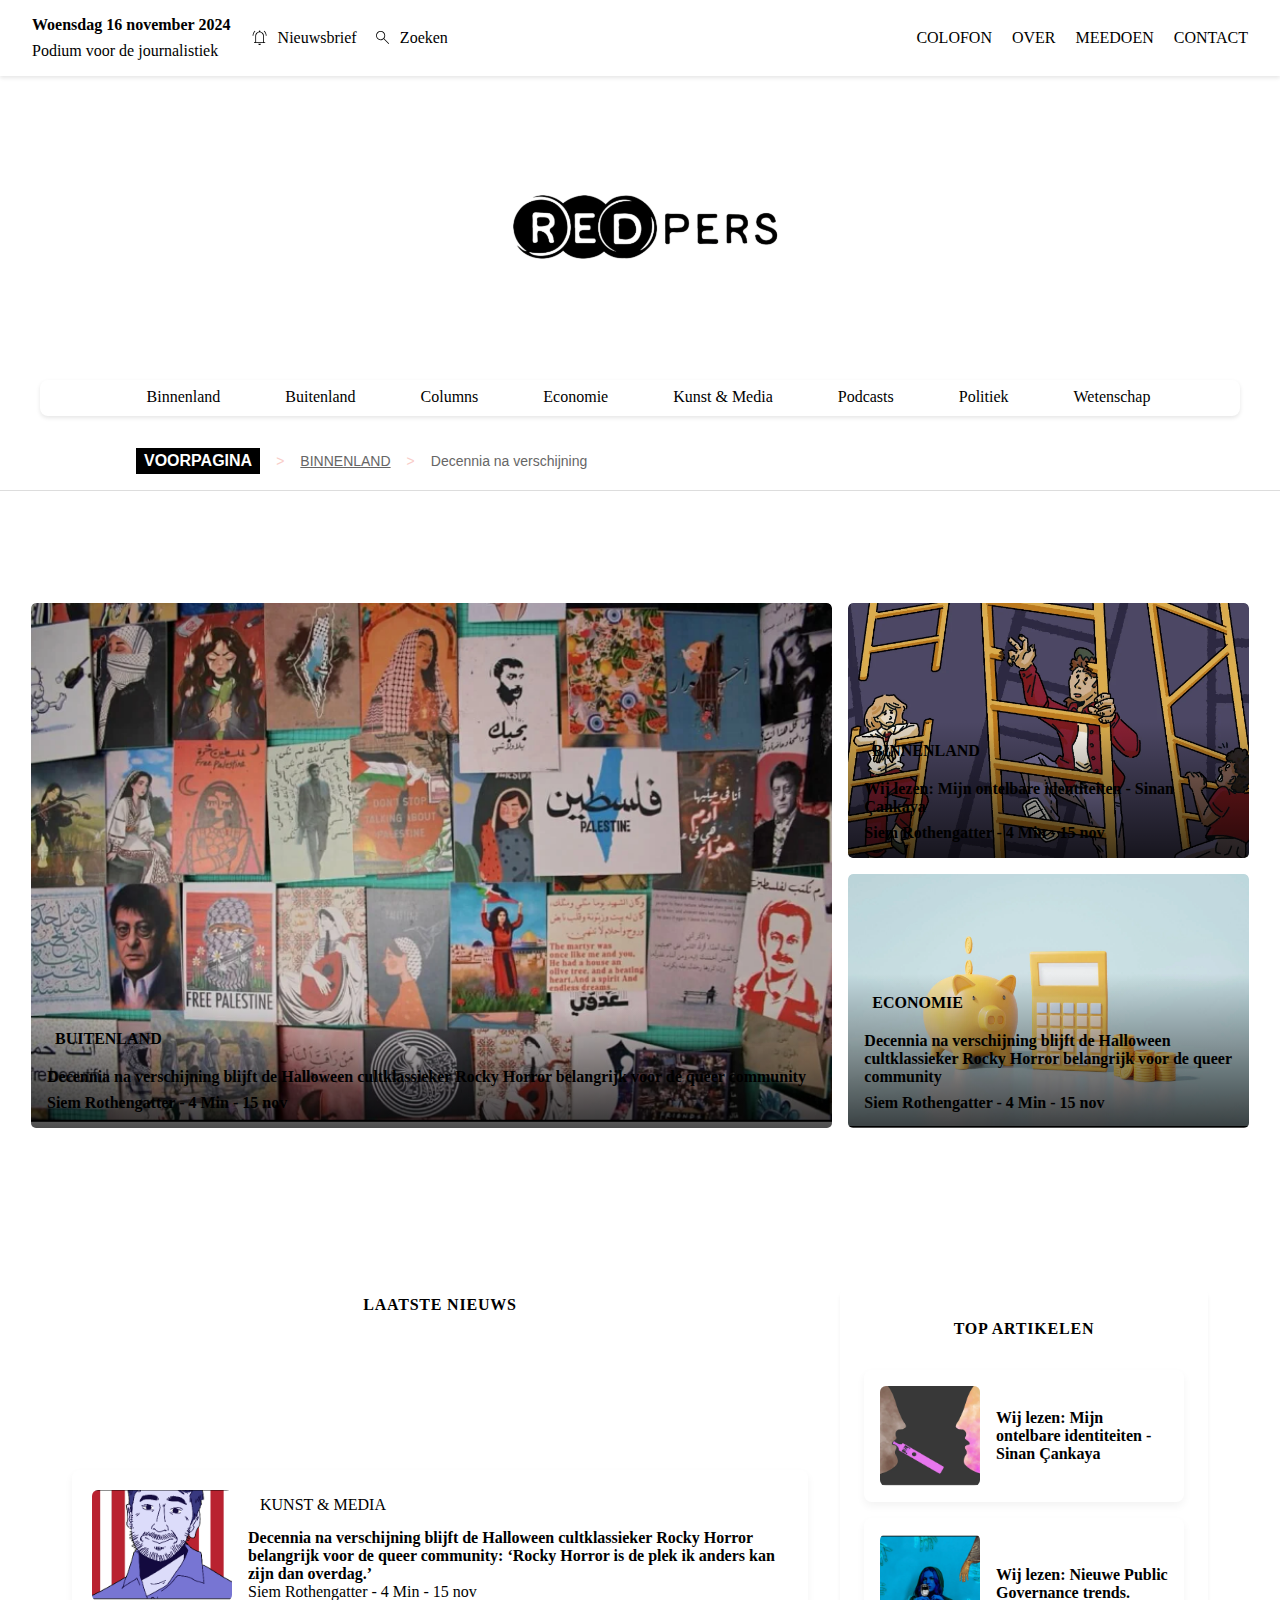
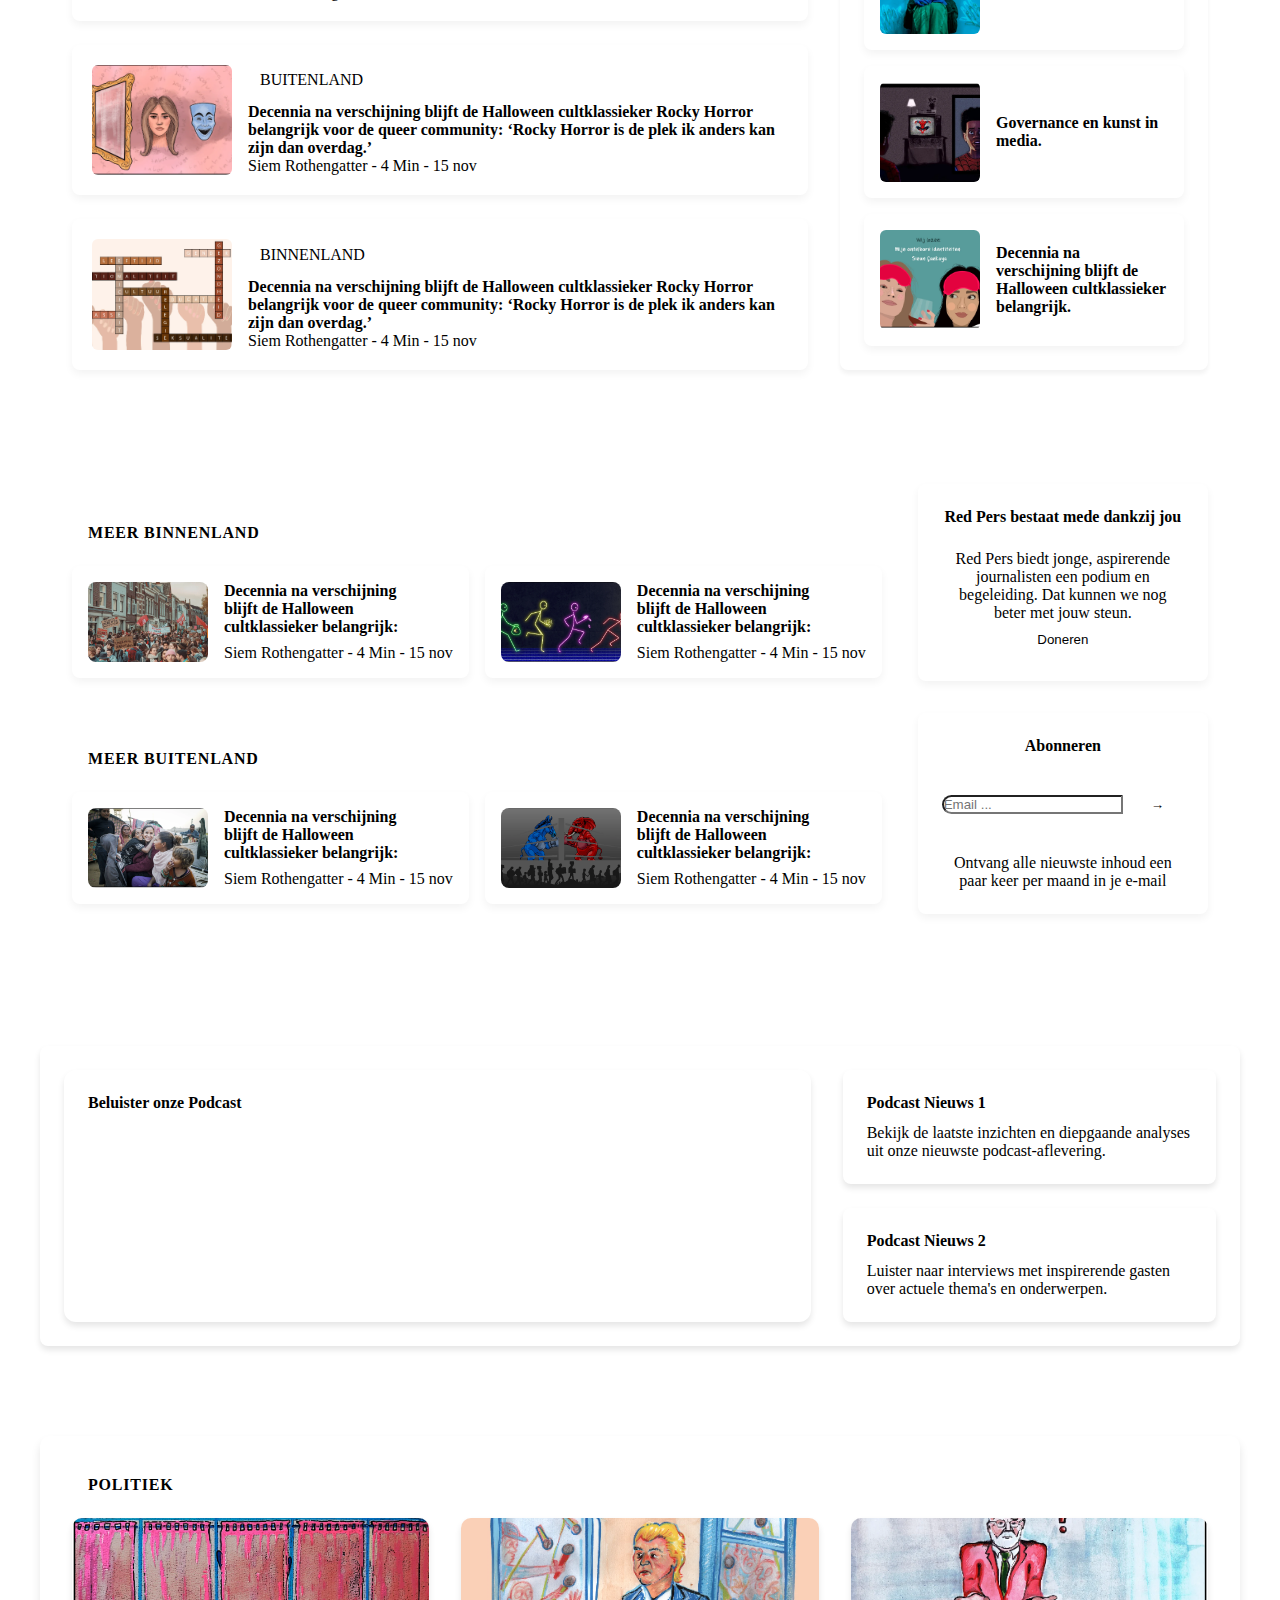
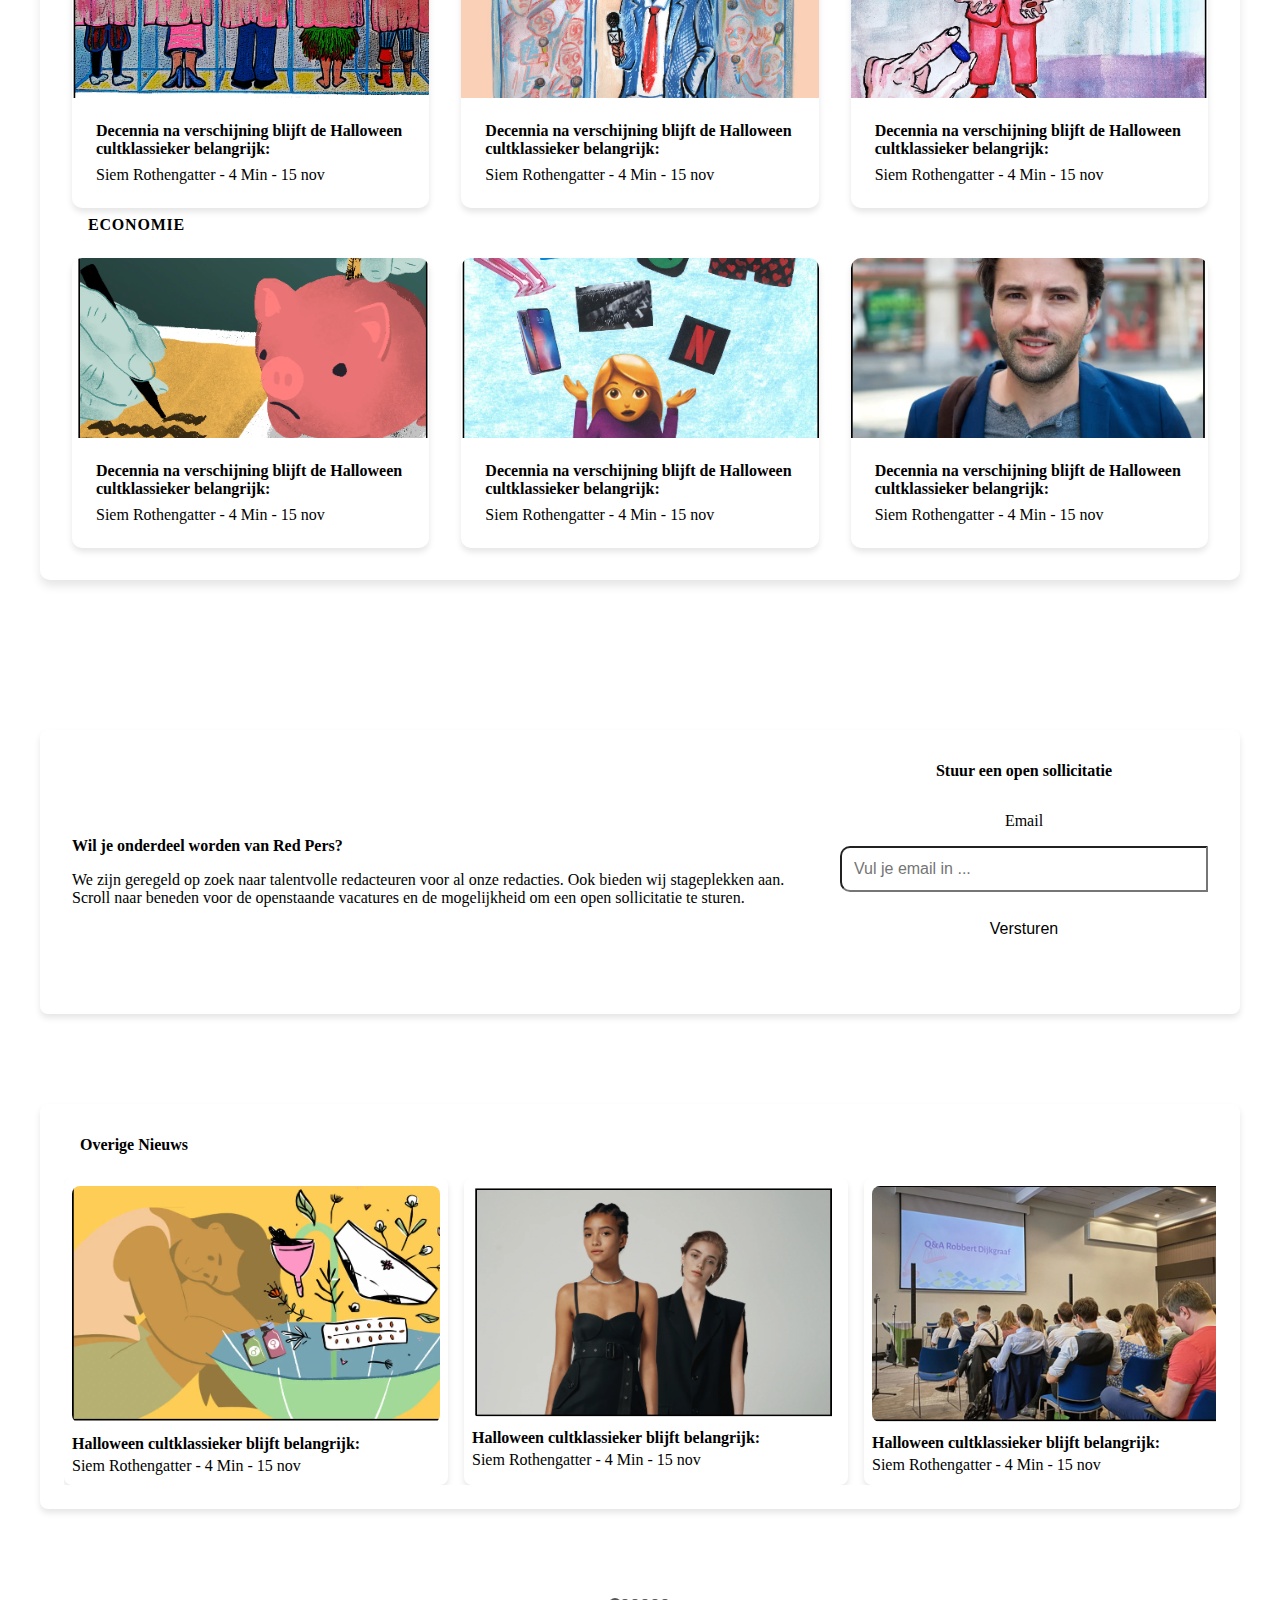
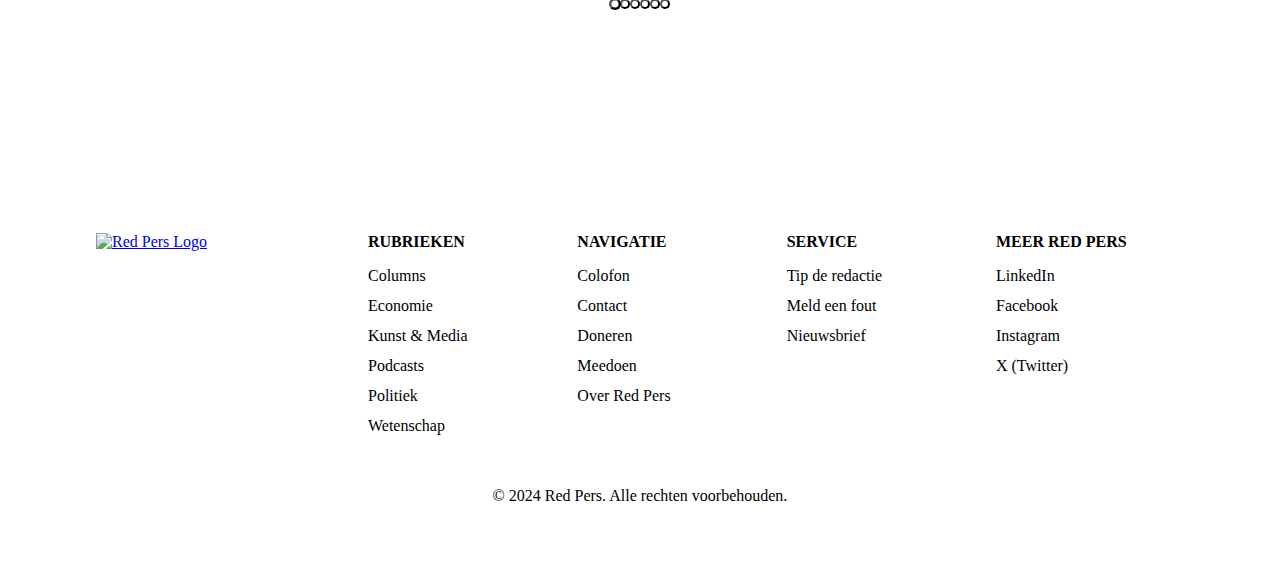
==== commit 660afd0e: "homepag en contact form code" ====
--- a/index.html
+++ b/index.html
@@ -1,178 +1,539 @@
 <!DOCTYPE html>
 <html lang="nl">
 <head>
-
-    <meta charset="UTF-8"> 
-    <meta name="viewport" content="width=device-width, initial-scale=1.0"> 
-    <title> Contactpagina</title> 
-      
-        <link rel="stylesheet" href="styles/redpers.css"> <!-- Gezamenlijke stylesheet -->
-        <link rel="stylesheet" href="styles/style.css"> <!-- Link naar mijn stylsheet -->
+    <!-- Basisinformatie over de pagina -->
+    <meta charset="UTF-8"> <!-- Zorgt voor ondersteuning van speciale tekens -->
+    <meta name="viewport" content="width=device-width, initial-scale=1.0"> <!-- Maakt de pagina responsief -->
+    <title>Homepagina</title> <!-- Titel die wordt weergegeven in de browser-tab -->
+    <link rel="stylesheet" href="styles/styles.css"> <!-- Verwijzing naar de externe CSS-stijlen -->
+    <link rel="stylesheet" href="https://divaninl.github.io/redpers-styleguide/redpers.css">
+
 </head>
 <body>
-
-<!-- Hoofdnavigatie -->
-<nav class="navbar" aria-label="Hoofdnavigatie">
-    <!-- Linkerkant van de navigatiebalk -->
-    <div class="navbar-left">
-        <!-- Datum en subtitel -->
-        <div class="date-section">
-            <span class="date">Woensdag 16 november 2024</span> <!-- Datumweergave -->
-            <span class="subtitle">Podium voor de journalistiek</span> <!-- Beschrijvende subtitel -->
-        </div>
-        <!-- Iconen sectie -->
-        <div class="icons">
-            <!-- Nieuwsbrief icoon en tekst -->
-            <div class="icon-text">
-                <!-- SVG voor het icoon -->
-                <svg aria-label="Nieuwsbrief" xmlns="http://www.w3.org/2000/svg" viewBox="0 -960 960 960" class="icon">
-                    <!-- Het pad van de SVG definieert hoe het icoon eruitziet -->
-                    <path d="M129.23-566.923q0-76.923 30.654-143.116 30.654-66.192 83.347-114.269l27 29.385q-46.923 42.461-73.962 101-27.038 58.538-27.038 127H129.23Zm661.539 0q0-68.462-27.038-127.385-27.039-58.923-73.962-101.384l27-28.616q52.693 48.077 83.347 114.269 30.654 66.193 30.654 143.116h-40.001ZM200-209.231v-40h64.615v-316.923q0-78.384 49.616-137.884Q363.846-763.539 440-778.154V-800q0-16.539 11.731-28.269Q463.461-840 480-840q16.539 0 28.269 11.731Q520-816.539 520-800v21.846q76.154 14.615 125.769 74.116 49.616 59.5 49.616 137.884v316.923H760v40H200Zm280-286.154Zm0 390.77q-26.846 0-45.731-18.885-18.884-18.885-18.884-45.731h129.23q0 26.846-18.884 45.731-18.885 18.885-45.731 18.885ZM304.615-249.231h350.77v-316.923q0-72.923-51.231-124.154-51.231-51.23-124.154-51.23t-124.154 51.23q-51.231 51.231-51.231 124.154v316.923Z"/>
-                </svg>
-                <span>Nieuwsbrief</span> <!-- Tekst naast het icoon -->
-            </div>
-            <!-- Zoeken icoon en tekst -->
-            <div class="icon-text">
-                <!-- SVG voor het icoon -->
-                <svg aria-label="Zoeken" xmlns="http://www.w3.org/2000/svg" viewBox="0 -960 960 960" class="icon">
-                    <!-- Het pad van de SVG definieert hoe het icoon eruitziet -->
-                    <path d="M779.385-153.846 528.923-404.307q-30 25.538-69 39.538-39 14-78.385 14-96.1 0-162.665-66.529-66.566-66.529-66.566-162.577t66.529-162.702q66.529-66.654 162.577-66.654 96.049 0 162.702 66.565Q610.769-676.101 610.769-580q0 41.692-14.769 80.692-14.769 39-38.769 66.693l250.462 250.461-28.308 28.308ZM381.538-390.769q79.616 0 134.423-54.808Q570.769-500.385 570.769-580q0-79.615-54.808-134.423-54.807-54.808-134.423-54.808-79.615 0-134.423 54.808Q192.308-659.615 192.308-580q0 79.615 54.807 134.423 54.808 54.808 134.423 54.808Z"/>
-                </svg>
-                <span>Zoeken</span> <!-- Tekst naast het icoon -->
-            </div>
-        </div>
-    </div>
-    <!-- Rechterkant van de navigatiebalk -->
-    <div class="navbar-right">
-        <!-- Navigatielinks -->
-        <a href="#" aria-label="Lees meer over de colofon">COLOFON</a> <!-- Link naar de colofon-pagina -->
-        <a href="#" aria-label="Over ons">OVER</a> <!-- Link naar de Over-pagina -->
-        <a href="#" aria-label="Hoe je kunt meedoen">MEEDOEN</a> <!-- Link naar de Meedoen-pagina -->
-        <a href="#" aria-label="Neem contact met ons op">CONTACT</a> <!-- Link naar de Contact-pagina -->
-    </div>
-</nav>
-
-<!-- Header sectie -->
-<header>
-    <!-- Logo-container -->
+    
+    <!-- Hoofdsectie van de pagina -->
+   
+        <!-- Navigatiebalk -->
+        <nav class="navbar" aria-label="Hoofdnavigatie"> <!-- Toegankelijkheidslabel voor screenreaders -->
+            <!-- Linkerkant van de navigatie -->
+            <div class="navbar-left">
+                <!-- Datum en subtitel sectie -->
+                <div class="date-section">
+                    <span class="date">Woensdag 16 november 2024</span> <!-- Datumweergave -->
+                    <span class="subtitle">Podium voor de journalistiek</span> <!-- Beschrijvende subtitel -->
+                </div>
+                <!-- Sectie voor iconen -->
+                <div class="icons">
+                    <!-- Icoon en tekst voor Nieuwsbrief -->
+                    <div class="icon-text">
+                        <svg aria-label="Nieuwsbrief" xmlns="http://www.w3.org/2000/svg" viewBox="0 -960 960 960" class="icon">
+                            <!-- SVG-pad voor het Nieuwsbrief-icoon -->
+                            <path d="M129.23-566.923q0-76.923 30.654-143.116 30.654-66.192 83.347-114.269l27 29.385q-46.923 42.461-73.962 101-27.038 58.538-27.038 127H129.23Zm661.539 0q0-68.462-27.038-127.385-27.039-58.923-73.962-101.384l27-28.616q52.693 48.077 83.347 114.269 30.654 66.193 30.654 143.116h-40.001ZM200-209.231v-40h64.615v-316.923q0-78.384 49.616-137.884Q363.846-763.539 440-778.154V-800q0-16.539 11.731-28.269Q463.461-840 480-840q16.539 0 28.269 11.731Q520-816.539 520-800v21.846q76.154 14.615 125.769 74.116 49.616 59.5 49.616 137.884v316.923H760v40H200Zm280-286.154Zm0 390.77q-26.846 0-45.731-18.885-18.884-18.885-18.884-45.731h129.23q0 26.846-18.884 45.731-18.885 18.885-45.731 18.885ZM304.615-249.231h350.77v-316.923q0-72.923-51.231-124.154-51.231-51.23-124.154-51.23t-124.154 51.23q-51.231 51.231-51.231 124.154v316.923Z"/>
+                        </svg>
+                        <span>Nieuwsbrief</span> <!-- Beschrijvende tekst naast het icoon -->
+                    </div>
+                    <!-- Icoon en tekst voor Zoeken -->
+                    <div class="icon-text">
+                        <svg aria-label="Zoeken" xmlns="http://www.w3.org/2000/svg" viewBox="0 -960 960 960" class="icon">
+                            <!-- SVG-pad voor het Zoeken-icoon -->
+                            <path d="M779.385-153.846 528.923-404.307q-30 25.538-69 39.538-39 14-78.385 14-96.1 0-162.665-66.529-66.566-66.529-66.566-162.577t66.529-162.702q66.529-66.654 162.577-66.654 96.049 0 162.702 66.565Q610.769-676.101 610.769-580q0 41.692-14.769 80.692-14.769 39-38.769 66.693l250.462 250.461-28.308 28.308ZM381.538-390.769q79.616 0 134.423-54.808Q570.769-500.385 570.769-580q0-79.615-54.808-134.423-54.807-54.808-134.423-54.808-79.615 0-134.423 54.808Q192.308-659.615 192.308-580q0 79.615 54.807 134.423 54.808 54.808 134.423 54.808Z"/>
+                        </svg>
+                        <span>Zoeken</span> <!-- Beschrijvende tekst naast het icoon -->
+                    </div>
+                </div>
+            </div>
+            <!-- Rechterkant van de navigatie -->
+            <div class="navbar-right">
+                <!-- Navigatielinks -->
+                <a href="#" aria-label="Lees meer over de colofon">COLOFON</a> <!-- Link naar de colofon-pagina -->
+                <a href="#" aria-label="Over ons">OVER</a> <!-- Link naar de Over-pagina -->
+                <a href="#" aria-label="Hoe je kunt meedoen">MEEDOEN</a> <!-- Link naar de Meedoen-pagina -->
+                <a href="contact.html" aria-label="Neem contact met ons op">CONTACT</a> <!-- Link naar de Contact-pagina -->
+            </div>
+        </nav>
+ <header>
+
+            <!-- Logo -->
+
     <div class="logo-container">
-        <img src="assets/logo.jpg" alt="Logo van Redpers, podium voor de journalistiek" class="logo"> <!-- Beschrijvende logo afbeelding -->
-    </div>
-
-    <!-- Secundaire navigatiebalk -->
-    <div class="secondary-navbar">
-        <ul class="secondary-nav-list">
-            <li class="secondary-separator"></li>
-            <li class="secondary-item"><a href="https://redpers.nl/">Voorpagina</a></li>
-            <li class="secondary-separator"></li> <!-- Separator tussen de navigatie-items -->
-            <li class="secondary-item"><a href="https://redpers.nl/category/rubriek/binnenland/">Binnenland</a></li>
-            <li class="secondary-separator"></li>
-            <li class="secondary-item"><a href="https://redpers.nl/category/rubriek/buitenland/">Buitenland</a></li>
-            <li class="secondary-separator"></li>
-            <li class="secondary-item"><a href="https://redpers.nl/category/rubriek/column/">Columns</a></li>
-            <li class="secondary-separator"></li>
-            <li class="secondary-item"><a href="https://redpers.nl/category/rubriek/economie/">Economie</a></li>
-            <li class="secondary-separator"></li>
-            <li class="secondary-item"><a href="https://redpers.nl/category/rubriek/kunst-media/">Kunst & Media</a></li>
-            <li class="secondary-separator"></li>
-            <li class="secondary-item"><a href="https://redpers.nl/category/rubriek/podcast/">Podcasts</a></li>
-            <li class="secondary-separator"></li>
-            <li class="secondary-item"><a href="https://redpers.nl/category/rubriek/politiek/">Politiek</a></li>
-            <li class="secondary-separator"></li>
-            <li class="secondary-item"><a href="https://redpers.nl/category/rubriek/wetenschap/">Wetenschap</a></li>
-            <li class="secondary-separator"></li>
-
-        </ul>
-    </div>
-</header>
-
-    <!-- Hoofdcontainer voor de contactpagina -->
-    <div class="contact-page">
-        <div class="contact-container">
-            
-            <!-- Sectie: Formulier om berichten te sturen -->
-            <div class="form-section">
-                <h1>Stuur ons een Bericht!</h1> <!-- Titel van de formuliersectie -->
-                <p>Velden met een <span class="required-symbol">*</span> zijn verplicht.</p> <!-- Uitleg over verplichte velden -->
-                
-                <!-- Begin van het formulier -->
-                <form>
-                    <!-- Groepering van persoonlijke gegevens -->
-                    <fieldset>
-                        <legend>Persoonlijke Gegevens</legend> <!-- Beschrijft de sectie voor persoonlijke gegevens -->
-                        <div class="form-row">
-                            <!-- Invoerveld voor voornaam -->
-                            <div class="form-field">
-                                <label for="first-name">Voornaam <span class="required-symbol">*</span></label>
-                                <input type="text" id="first-name" name="first-name" placeholder="Voer je voornaam in" required aria-describedby="first-name-desc">
-                                <!-- Toegankelijkheidsuitleg voor schermlezers -->
-                                <span id="first-name-desc" class="visually-hidden">Dit veld is verplicht. Voer je voornaam in.</span>
-                            </div>
-                            <!-- Invoerveld voor achternaam -->
-                            <div class="form-field">
-                                <label for="last-name">Achternaam <span class="required-symbol">*</span></label>
-                                <input type="text" id="last-name" name="last-name" placeholder="Voer je achternaam in" required aria-describedby="last-name-desc">
-                                <!-- Toegankelijkheidsuitleg voor schermlezers -->
-                                <span id="last-name-desc" class="visually-hidden">Dit veld is verplicht. Voer je achternaam in.</span>
-                            </div>
+        <img src="assets/logo.jpg" alt="Redpers Logo" class="logo">
+    </div>
+
+
+         <!-- Secundaire navigatiebalk -->
+         <div class="secondary-navbar">
+            <ul class="secondary-nav-list">
+                <li class="secondary-separator"></li>
+                <li class="secondary-item"><a href="https://redpers.nl/category/rubriek/binnenland/">Binnenland</a></li>
+                <li class="secondary-separator"></li>
+                <li class="secondary-item"><a href="https://redpers.nl/category/rubriek/buitenland/">Buitenland</a></li>
+                <li class="secondary-separator"></li>
+                <li class="secondary-item"><a href="https://redpers.nl/category/rubriek/column/">Columns</a></li>
+                <li class="secondary-separator"></li>
+                <li class="secondary-item"><a href="https://redpers.nl/category/rubriek/economie/">Economie</a></li>
+                <li class="secondary-separator"></li>
+                <li class="secondary-item"><a href="https://redpers.nl/category/rubriek/kunst-media/">Kunst & Media</a></li>
+                <li class="secondary-separator"></li>
+                <li class="secondary-item"><a href="https://redpers.nl/category/rubriek/podcast/">Podcasts</a></li>
+                <li class="secondary-separator"></li>
+                <li class="secondary-item"><a href="https://redpers.nl/category/rubriek/politiek/">Politiek</a></li>
+                <li class="secondary-separator"></li>
+                <li class="secondary-item"><a href="https://redpers.nl/category/rubriek/wetenschap/">Wetenschap</a></li>
+            </ul>
+        </div>
+    </header>
+
+  
+
+
+<!-- Breadcrumb sectie -->
+<div class="breadcrumb-container" role="navigation" aria-label="Breadcrumb">
+    <!-- Breadcrumb-container fungeert als navigatiehulpmiddel -->
+    <!-- Het 'role="navigation"' attribuut maakt duidelijk dat dit een navigatiesectie is -->
+    <!-- Het 'aria-label="Breadcrumb"' geeft screenreaders aanvullende context over het type navigatie -->
+
+    <!-- Link naar de startpagina -->
+    <a href="/" class="breadcrumb-logo">VOORPAGINA</a>
+    <!-- Linktekst toont de naam van de startpagina -->
+    <!-- Het gebruik van een link (<a>) maakt het klikbaar, zodat gebruikers snel naar de startpagina kunnen navigeren -->
+
+    <!-- Scheidingsteken tussen breadcrumb-niveaus -->
+    <span aria-hidden="true"> &gt; </span>
+    <!-- 'aria-hidden="true"' zorgt ervoor dat screenreaders dit symbool negeren omdat het puur decoratief is -->
+
+    <!-- Link naar de categoriepagina -->
+    <a href="/binnenland" class="breadcrumb">BINNENLAND</a>
+    <!-- Link verwijst naar de hoofdcategorie (BINNENLAND) -->
+    <!-- Hiermee kunnen gebruikers snel navigeren -->
+
+    <!-- Scheidingsteken tussen breadcrumb-niveaus -->
+    <span aria-hidden="true"> &gt; </span>
+    <!-- Decoratief scheidingsteken, niet relevant voor screenreaders -->
+
+    <!-- Huidige pagina -->
+    <span class="breadcrumb" aria-current="page">Decennia na verschijning</span>
+    <!-- Het 'aria-current="page"' attribuut geeft aan dat dit de huidige pagina is -->
+    <!-- Gebruik van een <span> zonder link (<a>) benadrukt dat dit item niet klikbaar is -->
+</div>
+<main>
+    
+    <div class="grid-container">
+        <!-- Eerste grid-item: Grote afbeelding -->
+        <article class="grid-item grid-item-large">
+            <img 
+                src="assets/artikel1.png" 
+                alt="De cultklassieker Rocky Horror blijft belangrijk voor de queer community" 
+                class="grid-image">
+            <div class="overlay" aria-hidden="true">
+                <span class="category">BUITENLAND</span>
+                <h2 class="heading_article">Decennia na verschijning blijft de Halloween cultklassieker Rocky Horror belangrijk voor de queer community</h2>
+                <p class="article-metadata text_meta">Siem Rothengatter - 4 Min - 15 nov</p>
+            </div>
+        </article>
+    
+    
+        <!-- Tweede grid-item: Kleine afbeelding 1 -->
+        <article class="grid-item">
+            <img 
+                src="assets/artikel2.png" 
+                alt="Boekrecensie: Mijn ontelbare identiteiten door Sinan Çankaya" 
+                class="grid-image">
+            <div class="overlay" aria-hidden="true">
+                <span class="category">BINNENLAND</span>
+                <h2 class="heading_article">Wij lezen: Mijn ontelbare identiteiten - Sinan Çankaya</h2>
+                <p class="article-metadata text_meta">Siem Rothengatter - 4 Min - 15 nov</p>
+            </div>
+        </article>
+    
+        <!-- Derde grid-item: Kleine afbeelding 2 -->
+        <article class="grid-item">
+            <img 
+                src="assets/artikel3.png" 
+                alt="Artikel over de relevantie van Rocky Horror voor de queer community" 
+                class="grid-image">
+            <div class="overlay" aria-hidden="true">
+                <span class="category">ECONOMIE</span>
+                <h2 class="heading_article">Decennia na verschijning blijft de Halloween cultklassieker Rocky Horror belangrijk voor de queer community</h2>
+                <p class="article-metadata text_meta">Siem Rothengatter - 4 Min - 15 nov</p>
+            </div>
+        </article>
+    </div>
+    </main>
+
+
+    <section class="content-layout">
+        <!-- Laatste Nieuws -->
+        <div class="latest-news">
+            <h2 class="text_subheading">LAATSTE NIEUWS</h2>
+            <div class="news-grid">
+                <article class="news-item">
+                    <img src="assets/artikel8.png" alt="Afbeelding: Artikel over de Halloween cultklassieker in Kunst & Media" class="news-image">
+                    <div class="news-content">
+                        <span class="news-category">KUNST & MEDIA</span>
+                        <h3 class="heading_article">Decennia na verschijning blijft de Halloween cultklassieker Rocky Horror belangrijk voor de queer community: ‘Rocky Horror is de plek ik anders kan zijn dan overdag.’</h3>
+                        <p class="text_meta">Siem Rothengatter - 4 Min - 15 nov</p>
+                    </div>
+                </article>
+                <article class="news-item">
+                    <img src="assets/artikel9.png" alt="Afbeelding: Artikel over de Halloween cultklassieker in Buitenland" class="news-image">
+                    <div class="news-content">
+                        <span class="news-category">BUITENLAND</span>
+                        <h3 class="heading_article">Decennia na verschijning blijft de Halloween cultklassieker Rocky Horror belangrijk voor de queer community: ‘Rocky Horror is de plek ik anders kan zijn dan overdag.’</h3>
+                        <p class="text_meta">Siem Rothengatter - 4 Min - 15 nov</p>
+                    </div>
+                </article>
+                <article class="news-item">
+                    <img src="assets/artikel10.png" alt="Afbeelding: Artikel over de Halloween cultklassieker in Binnenland" class="news-image">
+                    <div class="news-content">
+                        <span class="news-category">BINNENLAND</span>
+                        <h3 class="heading_article">Decennia na verschijning blijft de Halloween cultklassieker Rocky Horror belangrijk voor de queer community: ‘Rocky Horror is de plek ik anders kan zijn dan overdag.’</h3>
+                        <p class="text_meta">Siem Rothengatter - 4 Min - 15 nov</p>
+                    </div>
+                </article>
+            </div>
+        </div>
+    
+        <!-- Top Artikelen -->
+        <div class="top-articles">
+            <h2 class="text_subheading">TOP ARTIKELEN</h2>
+            <div class="top-articles-list">
+                <div class="top-article-item">
+                    <img src="assets/artikel4.png" alt="Afbeelding: Artikel over Mijn ontelbare identiteiten door Sinan Çankaya" class="news-image">
+                    <h4 class="heading_article">Wij lezen: Mijn ontelbare identiteiten - Sinan Çankaya</h4>
+                </div>
+                <div class="top-article-item">
+                    <img src="assets/artikel5.png" alt="Afbeelding: Artikel over Public Governance trends" class="news-image">
+                    <h4 class="heading_article">Wij lezen: Nieuwe Public Governance trends.</h4>
+                </div>
+                <div class="top-article-item">
+                    <img src="assets/artikel6.png" alt="Afbeelding: Artikel over Governance en kunst in media" class="news-image">
+                    <h4 class="heading_article">Governance en kunst in media.</h4>
+                </div>
+                <div class="top-article-item">
+                    <img src="assets/artikel7.png" alt="Afbeelding: Artikel over de Halloween cultklassieker" class="news-image">
+                    <h4 class="heading_article">Decennia na verschijning blijft de Halloween cultklassieker belangrijk.</h4>
+                </div>
+            </div>
+        </div>
+    </section>
+    
+    
+    <section class="custom-content-layout">
+        <div class="custom-left-section">
+            <!-- Meer Binnenland Sectie -->
+            <div class="custom-news-category">
+                <h2 class="text_subheading">MEER BINNENLAND</h2>
+                <div class="custom-news-grid">
+                    <article class="custom-news-item">
+                        <img src="assets/binnen1.png" alt="Afbeelding: Binnenland artikel over de Halloween cultklassieker" class="custom-news-image">
+                        <div class="custom-news-content">
+                            <h3 class="heading_article">Decennia na verschijning<br> blijft de Halloween<br> cultklassieker belangrijk:</h3>
+                            <p class="text_meta">Siem Rothengatter - 4 Min - 15 nov</p>
                         </div>
-                    </fieldset>
-                    
-                    <!-- Groepering van contactgegevens -->
-                    <fieldset>
-                        <legend>Contactgegevens</legend> <!-- Beschrijft de sectie voor contactinformatie -->
-                        <div class="form-row">
-                            <!-- Invoerveld voor e-mailadres -->
-                            <div class="form-field">
-                                <label for="email">E-mailadres <span class="required-symbol">*</span></label>
-                                <input type="email" id="email" name="email" placeholder="bijv. naam@voorbeeld.com" required aria-describedby="email-desc">
-                                <!-- Toegankelijkheidsuitleg voor schermlezers -->
-                                <span id="email-desc" class="visually-hidden">Voer een geldig e-mailadres in, zoals naam@voorbeeld.com.</span>
-                            </div>
-                            <!-- Optioneel invoerveld voor onderwerp -->
-                            <div class="form-field">
-                                <label for="subject">Onderwerp</label>
-                                <input type="text" id="subject" name="subject" placeholder="Voer het onderwerp in" aria-describedby="subject-desc">
-                                <span id="subject-desc" class="visually-hidden">Dit veld is optioneel. Voer een onderwerp in als je wilt specificeren waar je bericht over gaat.</span>
-
-                            </div>
+                    </article>
+                    <article class="custom-news-item">
+                        <img src="assets/binnen2.png" alt="Afbeelding: Binnenland artikel over de Halloween cultklassieker" class="custom-news-image">
+                        <div class="custom-news-content">
+                            <h3 class="heading_article">Decennia na verschijning<br> blijft de Halloween<br> cultklassieker belangrijk:</h3>
+                            <p class="text_meta">Siem Rothengatter - 4 Min - 15 nov</p>
                         </div>
-                    </fieldset>
-                    
-                    <!-- Groepering van bericht -->
-                    <fieldset>
-                        <legend>Bericht</legend> <!-- Beschrijft de sectie voor het bericht -->
-                        <div class="form-field">
-                            <label for="message">Bericht <span class="required-symbol">*</span></label>
-                            <textarea id="message" name="message" placeholder="Schrijf hier je bericht..." required aria-describedby="message-desc"></textarea>
-                            <!-- Toegankelijkheidsuitleg voor schermlezers -->
-                            <span id="message-desc" class="visually-hidden">Voer je bericht in. Dit veld is verplicht.</span>
-
+                    </article>
+                </div>
+            </div>
+    
+            <!-- Meer Buitenland Sectie -->
+            <div class="custom-news-category">
+                <h2 class="text_subheading">MEER BUITENLAND</h2>
+                <div class="custom-news-grid">
+                    <article class="custom-news-item">
+                        <img src="assets/buiten1.png" alt="Afbeelding: Buitenland artikel over de Halloween cultklassieker" class="custom-news-image">
+                        <div class="custom-news-content">
+                            <h3 class="heading_article">Decennia na verschijning<br> blijft de Halloween<br> cultklassieker belangrijk:</h3>
+                            <p class="text_meta">Siem Rothengatter - 4 Min - 15 nov</p>
                         </div>
-                    </fieldset>
-                    
-                    <!-- Verzendknop -->
-                    <button type="submit" aria-label="Verzend het formulier">Verzenden</button>
+                    </article>
+                    <article class="custom-news-item">
+                        <img src="assets/buiten2.png" alt="Afbeelding: Buitenland artikel over de Halloween cultklassieker" class="custom-news-image">
+                        <div class="custom-news-content">
+                            <h3 class="heading_article">Decennia na verschijning<br> blijft de Halloween<br> cultklassieker belangrijk:</h3>
+                            <p class="text_meta">Siem Rothengatter - 4 Min - 15 nov</p>
+                        </div>
+                    </article>
+                </div>
+            </div>
+        </div>
+    
+        <div class="custom-right-section">
+            <!-- Donatie Box -->
+            <div class="custom-donation-box">
+                <h2 class="heading_quote">Red Pers bestaat mede dankzij jou</h2>
+                <p>Red Pers biedt jonge, aspirerende journalisten een podium en begeleiding. Dat kunnen we nog beter met jouw steun.</p>
+                <button class="button_donate" aria-label="Doneren aan Red Pers">Doneren</button>
+            </div>
+    
+            <!-- Abonneren Box -->
+            <div class="custom-subscribe-box">
+                <h2 class="heading_quote">Abonneren</h2>
+                <form class="custom-subscribe-form" aria-label="Inschrijfformulier">
+                    <input type="email" placeholder="Email ..." aria-label="Voer uw e-mailadres in" required>
+                    <button type="submit" class="button_subscribe" aria-label="Aanmelden">→</button>
                 </form>
-            </div>
-            
-            <!-- Sectie: Contactinformatie -->
-            <div class="info-section">
-                <h2>Contact Informatie</h2> <!-- Titel van de contactinformatie-sectie -->
-                <address>
-                    Marisstraat 86-3, 1051XV Amsterdam<br> <!-- Adresregel 1 -->
-                    KvK-nummer: 73486876<br> <!-- Kamer van Koophandel-nummer -->
-                    <strong>Bezoekadres:</strong><br>
-                    De Balie, Kleine-Gartmanplantsoen 10<br><br> <!-- Bezoekadres -->
-                    <strong>Algemeen:</strong> <a href="mailto:redactie@redpers.nl">redactie@redpers.nl</a><br> <!-- E-mailadres voor algemene vragen -->
-                    <strong>Gastartikelen:</strong> <a href="mailto:meedoen@redpers.nl">meedoen@redpers.nl</a> <!-- E-mailadres voor gastbijdragen -->
-                </address>
-                <h3>Volg ons</h3> <!-- Titel voor sociale media -->
-                <p>
-                    <a href="#">Facebook</a> | <a href="#">Instagram</a> | <a href="#">Twitter</a> <!-- Links naar sociale media -->
-                </p>
-            </div>
-        </div>
-    </div>
+                <p>Ontvang alle nieuwste inhoud een paar keer per maand in je e-mail</p>
+            </div>
+        </div>
+    </section>
+    
+
+    <div class="custom-podcast-layout">
+        <!-- Podcast Sectie -->
+        <section class="podcast-section">
+            <h2 class="heading_quote">Beluister onze Podcast</h2>
+            <iframe
+                title="Spotify Embed: Podcast"
+                style="border-radius: 12px; border: none; width: 100%; height: 152px;"
+                allowfullscreen
+                aria-label="Podcast-aflevering: Mijn ontelbare identiteiten"
+                allow="autoplay; clipboard-write; encrypted-media; fullscreen; picture-in-picture"
+                loading="lazy"
+                src="https://open.spotify.com/embed/episode/0JNN2x0kPRJ3yvNu3be5ig?si=0QRerbf0TDel8jJbMtJ-mQ&amp;utm_source=oembed">
+            </iframe>
+        </section>
+    
+        <!-- Podcast Nieuws Sectie -->
+        <div class="podcast-news-section">
+            <!-- Nieuws 1 -->
+            <div class="podcast-news-container">
+                <h3 class="heading_article">Podcast Nieuws 1</h3>
+                <p class="text_meta">Bekijk de laatste inzichten en diepgaande analyses uit onze nieuwste podcast-aflevering.</p>
+            </div>
+    
+            <!-- Nieuws 2 -->
+            <div class="podcast-news-container">
+                <h3 class="heading_article">Podcast Nieuws 2</h3>
+                <p class="text_meta">Luister naar interviews met inspirerende gasten over actuele thema's en onderwerpen.</p>
+            </div>
+        </div>
+    </div>
+    
+    
+    <div class="customized-news-layout">
+        <!-- Binnenland Nieuws Sectie -->
+        <section class="customized-news-category">
+            <h2 class="text_subheading"> POLITIEK </h2>
+            <div class="customized-news-grid">
+                <article class="customized-news-item">
+                    <img src="assets/po1.png" alt="Artikel over Halloween cultklassieker in Politiek" class="customized-news-image">
+                    <div class="customized-news-content">
+                        <h3 class="heading_article">Decennia na verschijning blijft de Halloween cultklassieker belangrijk:</h3>
+                        <p class="text_meta">Siem Rothengatter - 4 Min - 15 nov</p>
+                    </div>
+                </article>
+                <article class="customized-news-item">
+                    <img src="assets/po2.png" alt="Artikel over Politieke impact van Halloween cultklassieker" class="customized-news-image">
+                    <div class="customized-news-content">
+                        <h3 class="heading_article">Decennia na verschijning blijft de Halloween cultklassieker belangrijk:</h3>
+                        <p class="text_meta">Siem Rothengatter - 4 Min - 15 nov</p>
+                    </div>
+                </article>
+                <article class="customized-news-item">
+                    <img src="assets/po3.png" alt="Politieke discussie rond de Halloween cultklassieker" class="customized-news-image">
+                    <div class="customized-news-content">
+                        <h3 class="heading_article">Decennia na verschijning blijft de Halloween cultklassieker belangrijk:</h3>
+                        <p class="text_meta">Siem Rothengatter - 4 Min - 15 nov</p>
+                    </div>
+                </article>
+            </div>
+        </section>
+    
+        <!-- Buitenland Nieuws Sectie -->
+        <section class="customized-news-category">
+            <h2 class="text_subheading"> ECONOMIE </h2>
+            <div class="customized-news-grid">
+                <article class="customized-news-item">
+                    <img src="assets/eco1.png" alt="Artikel over Economische impact van Halloween cultklassieker" class="customized-news-image">
+                    <div class="customized-news-content">
+                        <h3 class="heading_article">Decennia na verschijning blijft de Halloween cultklassieker belangrijk:</h3>
+                        <p class="text_meta">Siem Rothengatter - 4 Min - 15 nov</p>
+                    </div>
+                </article>
+                <article class="customized-news-item">
+                    <img src="assets/eco2.png" alt="Economische trends en Halloween cultklassieker" class="customized-news-image">
+                    <div class="customized-news-content">
+                        <h3 class="heading_article">Decennia na verschijning blijft de Halloween cultklassieker belangrijk:</h3>
+                        <p class="text_meta">Siem Rothengatter - 4 Min - 15 nov</p>
+                    </div>
+                </article>
+                <article class="customized-news-item">
+                    <img src="assets/eco3.png" alt="Financiële aspecten van Halloween cultklassieker" class="customized-news-image">
+                    <div class="customized-news-content">
+                        <h3 class="heading_article">Decennia na verschijning blijft de Halloween cultklassieker belangrijk:</h3>
+                        <p class="text_meta">Siem Rothengatter - 4 Min - 15 nov</p>
+                    </div>
+                </article>
+            </div>
+        </section>
+    </div>
+    
+    <div class="application-section">
+        <div class="application-info">
+            <h2>Wil je onderdeel worden van <span class="highlight">Red Pers</span>?</h2>
+            <p>We zijn geregeld op zoek naar talentvolle redacteuren voor al onze redacties. Ook bieden wij stageplekken aan. Scroll naar beneden voor de openstaande vacatures en de mogelijkheid om een open sollicitatie te sturen.</p>
+        </div>
+        <div class="application-form">
+            <h3>Stuur een open sollicitatie</h3>
+            <form aria-label="Open sollicitatieformulier">
+                <label for="email">Email</label>
+                <input id="email" type="email" placeholder="Vul je email in ..." aria-required="true" required>
+                <button type="submit" class="button_send" aria-label="Verstuur open sollicitatie">Versturen</button>
+            </form>
+        </div>
+    </div>
+    
+
+    <div class="slider-section">
+        <div class="slider-header">
+            <h2 class="heading_quote">Overige Nieuws</h2>
+        </div>
+        <div class="slider-container" aria-labelledby="slider-section-title">
+            <h2 id="slider-section-title" class="visually-hidden">Overige Nieuws Slider</h2>
+            <div class="slider" role="region" aria-labelledby="slider-section-title">
+                <!-- Slide 1 -->
+                <div class="slide">
+                    <img src="assets/ove1.png" alt="Afbeelding van Halloween cultklassieker artikel 1">
+                    <div class="slide-content">
+                        <h3 class="heading_article">Halloween cultklassieker blijft belangrijk:</h3>
+                        <p class="text_meta">Siem Rothengatter - 4 Min - 15 nov</p>
+                    </div>
+                </div>
+                <!-- Slide 2 -->
+                <div class="slide">
+                    <img src="assets/ove2.png" alt="Afbeelding van Halloween cultklassieker artikel 2">
+                    <div class="slide-content">
+                        <h3 class="heading_article">Halloween cultklassieker blijft belangrijk:</h3>
+                        <p class="text_meta">Siem Rothengatter - 4 Min - 15 nov</p>
+                    </div>
+                </div>
+    
+                <!-- Slide 3 -->
+                <div class="slide">
+                    <img src="assets/ov7.png" alt="Afbeelding van Halloween cultklassieker artikel 3">
+                    <div class="slide-content">
+                        <h3 class="heading_article">Halloween cultklassieker blijft belangrijk:</h3>
+                        <p class="text_meta">Siem Rothengatter - 4 Min - 15 nov</p>
+                    </div>
+                </div>
+    
+                <!-- Slide 4 -->
+                <div class="slide">
+                    <img src="assets/ove8.png" alt="Afbeelding van Halloween cultklassieker artikel 4">
+                    <div class="slide-content">
+                        <h3 class="heading_article">Halloween cultklassieker blijft belangrijk:</h3>
+                        <p class="text_meta">Siem Rothengatter - 4 Min - 15 nov</p>
+                    </div>
+                </div>
+    
+                <!-- Slide 5 -->
+                <div class="slide">
+                    <img src="assets/ove6.png" alt="Afbeelding van Halloween cultklassieker artikel 5">
+                    <div class="slide-content">
+                        <h3 class="heading_article">Halloween cultklassieker blijft belangrijk:</h3>
+                        <p class="text_meta">Siem Rothengatter - 4 Min - 15 nov</p>
+                    </div>
+                </div>
+    
+                <!-- Slide 6 -->
+                <div class="slide">
+                    <img src="assets/ov4.png" alt="Afbeelding van Halloween cultklassieker artikel 6">
+                    <div class="slide-content">
+                        <h3 class="heading_article">Halloween cultklassieker blijft belangrijk:</h3>
+                        <p class="text_meta">Siem Rothengatter - 4 Min - 15 nov</p>
+                    </div>
+                </div>
+            </div>
+        </div>
+    </div>
+    
+    
+   <!-- Navigatiebolletjes -->
+    <div class="slider-dots" role="navigation" aria-label="Slider navigatie">
+    <button class="dot active" aria-label="Ga naar slide 1" aria-current="true"></button>
+    <button class="dot" aria-label="Ga naar slide 2"></button>
+    <button class="dot" aria-label="Ga naar slide 3"></button>
+    <button class="dot" aria-label="Ga naar slide 4"></button>
+    <button class="dot" aria-label="Ga naar slide 5"></button>
+    <button class="dot" aria-label="Ga naar slide 6"></button>
+</div>
+
+
+    
+    
+
+  <!-- Footer -->
+  <footer class="responsive-footer">
+    <div class="footer-content">
+        <!-- Logo Sectie -->
+        <div class="footer-logo">
+            <a href="/">
+                <img src="https://redpers.nl/wp-content/uploads/2023/05/RedPers_Logo_Rgb_White-1.svg" alt="Red Pers Logo" class="footer-logo-img">
+            </a>
+        </div>
+
+        <!-- Navigatie Kolommen -->
+        <div class="footer-columns">
+            <!-- Rubrieken -->
+            <div class="footer-column">
+                <h3>Rubrieken</h3>
+                <ul>
+                    <li><a href="#columns">Columns</a></li>
+                    <li><a href="#economie">Economie</a></li>
+                    <li><a href="#kunst-media">Kunst & Media</a></li>
+                    <li><a href="#podcasts">Podcasts</a></li>
+                    <li><a href="#politiek">Politiek</a></li>
+                    <li><a href="#wetenschap">Wetenschap</a></li>
+                </ul>
+            </div>
+
+            <!-- Navigatie -->
+            <div class="footer-column">
+                <h3>Navigatie</h3>
+                <ul>
+                    <li><a href="#colofon">Colofon</a></li>
+                    <li><a href="#contact">Contact</a></li>
+                    <li><a href="#doneren">Doneren</a></li>
+                    <li><a href="#meedoen">Meedoen</a></li>
+                    <li><a href="#over">Over Red Pers</a></li>
+                </ul>
+            </div>
+
+            <!-- Service -->
+            <div class="footer-column">
+                <h3>Service</h3>
+                <ul>
+                    <li><a href="#">Tip de redactie</a></li>
+                    <li><a href="#">Meld een fout</a></li>
+                    <li><a href="#">Nieuwsbrief</a></li>
+                </ul>
+            </div>
+
+            <!-- Social Media -->
+            <div class="footer-column">
+                <h3>Meer Red Pers</h3>
+                <ul class="social-links">
+                    <li><a href="#">LinkedIn</a></li>
+                    <li><a href="#">Facebook</a></li>
+                    <li><a href="#">Instagram</a></li>
+                    <li><a href="#">X (Twitter)</a></li>
+                </ul>
+            </div>
+        </div>
+    </div>
+
+    <!-- Onderste Regel -->
+    <div class="footer-bottom">
+        <p>&copy; 2024 Red Pers. Alle rechten voorbehouden.</p>
+    </div>
+</footer>
+<script src="script/script.js"></script>
+
 </body>
 </html>
--- a/styles/styles.css
+++ b/styles/styles.css
@@ -0,0 +1,1317 @@
+/* Globaal resetten van marges, paddings en box-sizing */
+* {
+    margin: 0; /* Verwijdert standaard marges van alle HTML-elementen */
+    padding: 0; /* Verwijdert standaard padding van alle HTML-elementen */
+    box-sizing: border-box; /* Zorgt dat padding en borders worden meegerekend in de breedte en hoogte van elementen */
+}
+
+
+
+
+/* De hoofdcontainer voor de navigatiebalk */
+.navbar {
+    display: flex; /* Zorgt voor een flexibele layout */
+    justify-content: space-between; /* Verspreidt inhoud gelijkmatig aan beide zijden */
+    align-items: center; /* Centreert items verticaal */
+    background-color: var(--black); /* Donkere achtergrond */
+    color: var(--white); /* Witte tekstkleur voor hoog contrast */
+    padding: 1rem 2rem; /* Binnenruimte voor de navbar */
+    box-shadow: 0 2px 4px rgba(0, 0, 0, 0.1); /* Subtiele schaduw voor diepte */
+}
+
+/* Linkerkant van de navigatiebalk, bevat datum en andere elementen */
+.navbar-left {
+    display: flex; /* Flexibele layout */
+    align-items: center; /* Centreert items verticaal */
+    gap: 1.25rem; /* Ruimte tussen de elementen */
+}
+
+/* Sectie voor het weergeven van de datum */
+.date-section {
+    display: flex; /* Flexibele layout */
+    flex-direction: column; /* Plaatst datum en subtitel onder elkaar */
+}
+
+.date-section .date {
+    font-size: var(--font-size-meta); /* Tekstgrootte volgens de stijlgids */
+    font-weight: bold; /* Zorgt voor vetgedrukte tekst */
+    color: var(--white); /* Witte tekstkleur voor hoog contrast */
+    margin-bottom: 0.5rem; /* Ruimte onder de datum */
+}
+
+.date-section .subtitle {
+    font-size: var(--font-size-meta); /* Gebruik meta-tekstgrootte */
+    color: var(--grey); /* Gebruik grijstint voor minder opvallende tekst */
+}
+
+/* Sectie die iconen en teksten bevat */
+.icons {
+    display: flex; /* Flexibele layout */
+    gap: 1rem; /* Ruimte tussen de iconen */
+}
+
+/* Layout voor een icoon en de bijbehorende tekst */
+.icon-text {
+    display: flex; /* Plaatst icoon en tekst naast elkaar */
+    align-items: center; /* Centreert ze verticaal */
+    gap: 0.5rem; /* Ruimte tussen het icoon en de tekst */
+    font-size: var(--font-size-text); /* Tekstgrootte volgens de stijlgids */
+}
+
+.icon {
+    width: 1.2rem; /* Breedte van het icoon */
+    height: 1.2rem; /* Hoogte van het icoon */
+    fill: var(--primary-color-accent); /* Accentkleur voor iconen */
+}
+
+/* Rechterkant van de navigatiebalk met links */
+.navbar-right {
+    display: flex; /* Flexibele layout */
+    align-items: center; /* Centreert items verticaal */
+    gap: 1.25rem; /* Ruimte tussen de links */
+}
+
+/* Styling voor de links in de rechterkant van de navbar */
+.navbar-right a {
+    color: var(--white); /* Witte tekstkleur voor hoog contrast */
+    text-decoration: none; /* Verwijdert onderlijning */
+    font-size: var(--font-size-text); /* Gebruik standaard tekstgrootte */
+    font-weight: 500; /* Iets vetgedrukter voor leesbaarheid */
+    transition: color 0.3s ease; /* Voegt een kleurtransitie toe bij hover */
+}
+
+/* Hover-effect voor de links */
+.navbar-right a:hover {
+    color: var(--primary-color); /* Verander de kleur naar primaire kleur bij hover */
+}
+
+/* Mobiele Responsiviteit */
+@media (max-width: 768px) {
+    .navbar {
+        flex-direction: column; /* Plaats items onder elkaar */
+        align-items: flex-start; /* Align naar links voor een betere mobiele layout */
+        padding: 1rem; /* Minder padding op mobiel */
+    }
+
+    .navbar-left {
+        margin-bottom: 1rem; /* Ruimte onder de linkerkant */
+    }
+
+    .navbar-right a {
+        font-size: var(--font-size-meta); /* Maak tekst kleiner op mobiele apparaten */
+    }
+}
+
+@media (max-width: 480px) {
+    .navbar {
+        justify-content: center; /* Centreer de inhoud op zeer kleine schermen */
+    }
+
+    .navbar-left {
+        display: none; /* Verberg linkerkant om ruimte te besparen */
+    }
+}
+
+
+/* Container voor het logo onder de navigatie */
+.logo-container {
+    display: flex; /* Maakt de container een flexibele box voor eenvoudige uitlijning */
+    justify-content: center; /* Centreert het logo horizontaal in de container */
+    margin: 2rem 0; /* Creëert ruimte van 2rem boven en onder de container */
+    padding: 5rem;
+}
+
+.logo {
+    height: 5rem; /* Stelt de vaste hoogte van het logo in voor consistentie */
+    width: auto; /* Zorgt ervoor dat de breedte automatisch wordt aangepast om de aspectratio te behouden */
+}
+
+
+
+
+
+
+
+/* Donkere Secundaire Navigatiebalk */
+   .secondary-navbar {
+    /* Marges boven en onder de balk: zorgt ervoor dat de balk niet tegen andere elementen plakt */
+    margin: 1rem auto; /* 1rem boven/onder, automatisch gecentreerd horizontaal */
+
+    /* Binnenruimte in de balk: creëert ruimte tussen de rand en de inhoud */
+    padding: 0.5em 1em; /* 0.5em boven/onder, 1em links/rechts */
+
+    /* Achtergrondkleur van de balk */
+    background-color: var(--black); /* Variabele gebruikt voor consistente kleuren door de hele site */
+
+    /* Schaduw onder de balk: voegt diepte toe zodat de balk lijkt te zweven */
+    box-shadow: 0 0.125rem 0.25rem rgba(0, 0, 0, 0.1); /* Verticale schaduw met lichte onscherpte */
+
+    /* Afgeronde hoeken */
+    border-radius: 0.5rem; /* Zorgt voor zachte, afgeronde hoeken */
+
+    /* Maximale breedte: voorkomt dat de balk te breed wordt op grote schermen */
+    max-width: 75rem; /* 75rem komt overeen met 1200px in relatieve eenheden */
+}
+
+
+/* Stijlen voor de lijst in de secundaire navigatiebalk: deze lijst bevat de navigatie-items. */
+.secondary-nav-list {
+    /* Flexbox-layout: zorgt ervoor dat de lijstitems netjes naast elkaar worden weergegeven */
+    display: flex;
+
+    /* Centreert de lijstitems horizontaal */
+    justify-content: center;
+
+    /* Verwijdert de standaard opsommingstekens van de lijst */
+    list-style: none;
+
+    /* Verwijdert de standaard binnenruimte van de lijst  */
+    padding: 0;
+
+    /* Verwijdert de standaard marges van de lijst */
+    margin: 0;
+
+    /* Zorgt ervoor dat items naar de volgende regel gaan als ze niet in de beschikbare ruimte passen */
+    flex-wrap: wrap;
+
+    /* Ruimte tussen de items */
+    gap: 1rem; 
+}
+
+
+/* Stijlen voor navigatielinks binnen een secundair navigatie-item */
+.secondary-item a {
+    /* Verwijdert standaard onderstreping van links */
+    text-decoration: none;
+
+    /* Kleur van de tekst: wit voor hoog contrast */
+    color: var(--white); 
+
+    /* Lettergrootte: gebruikt een variabele voor consistentie in de hele site */
+    font-size: var(--font-size-text);
+
+    /* Binnenruimte rondom de tekst: zorgt voor een klikbaar gebied */
+    padding: 0.75em 1em; 
+
+    /* Afgeronde hoeken */
+    border-radius: 0.25rem; 
+
+    /* Achtergrondkleur: standaard transparant */
+    background-color: transparent;
+
+    /* Overgangseffecten: maakt interacties vloeiender */
+    transition: transform 0.2s ease, background-color 0.3s, box-shadow 0.3s;
+}
+
+/* Hover- en focusstijlen: wanneer een gebruiker met de muis over de link gaat of erop focust */
+.secondary-item a:hover,
+.secondary-item a:focus {
+    color: var(--primary-color-lightest);
+    background-color: var(--darkgrey);
+    box-shadow: inset 0 0 0 0.125rem var(--primary-color); 
+    /* Vergroot de knop iets bij hover/focus */
+    transform: scale(1.05);
+}
+
+/* Separator tussen secundaire navigatie-items */
+.secondary-separator {
+    /* Hoogte van de separator: subtiel en niet te prominent */
+    height: 1.25rem; 
+    /* Breedte van de separator: een smalle lijn */
+    width: 0.0625rem; 
+    /* Achtergrondkleur: lichtgrijs voor subtiele scheiding */
+    background-color: var(--lightgrey);
+}
+
+/* Responsiviteit: speciale stijlen voor kleinere schermen */
+@media (max-width: 48rem) { 
+    .secondary-navbar {
+        /* Verberg de secundaire navigatiebalk volledig op kleine schermen */
+        display: none;
+    }
+}
+
+
+/*--------------------------------------------------------Homepagina style--------------------------------------------------*/
+
+/* GRID-CONTAINER */
+.grid-container {
+    display: grid;
+
+    /* Twee kolommen: de eerste is twee keer zo breed als de tweede */
+    grid-template-columns: 2fr 1fr;
+
+    /* Automatische rijen: de hoogte wordt bepaald door de inhoud */
+    grid-template-rows: auto auto;
+
+    /* Ruimte tussen de rasterelementen */
+    gap: 1rem; 
+
+    /* Binnenruimte rondom de containerinhoud */
+    padding: 2rem 1rem;
+
+    /* Maximale breedte: voorkomt dat de container te breed wordt */
+    max-width: 78.125rem; /* 1250px */
+
+    /* Centreert de container horizontaal en voegt een marge bovenaan toe */
+    margin: 5rem auto 0; 
+}
+
+/* GRID-ITEM: Een enkel item binnen de container */
+.grid-item {
+    position: relative; /* Positionering nodig voor overlay */
+    overflow: hidden; /* Zorgt ervoor dat inhoud binnen de grenzen blijft */
+
+    /* Rand rondom elk item */
+    border: 0.0625rem solid var(--lightgrey); 
+
+    /* Afgeronde hoeken  */
+    border-radius: 0.3125rem; 
+
+
+    background: var(--primary-color-lightest);
+}
+
+
+.grid-item-large {
+    grid-row: span 2; 
+}
+
+/* GRID-IMAGE: Afbeeldingen binnen grid-items */
+.grid-image {
+    width: 100%; /* Vul de volledige breedte van het item */
+    height: 100%; /* Vul de volledige hoogte van het item */
+    object-fit: cover; /* Zorgt ervoor dat de afbeelding goed past zonder vervorming */
+
+    /* Afgeronde hoeken */
+    border-radius: 0.3125rem;
+
+    /* Animatie bij het laden */
+    animation: fadeInZoom 1.5s ease-out forwards;
+}
+
+/* Hover-effect voor grid-afbeeldingen */
+.grid-image:hover {
+    transform: scale(1.05); /* Vergroot iets bij hover */
+    transition: transform 0.3s ease; /* Maakt de vergroting vloeiend */
+}
+
+/* OVERLAY: Een tekstlaag bovenop de afbeelding */
+.overlay {
+    position: absolute; /* Plaats de overlay bovenop de afbeelding */
+    bottom: 0; /* Positioneer de overlay aan de onderkant */
+    color: var(--white); /* Witte tekstkleur voor contrast */
+    padding: 1rem; /* Gebruik rem voor consistente binnenruimte */
+    width: 100%; /* Overlay beslaat de volledige breedte */
+    background: linear-gradient(to top, rgba(0, 0, 0, 0.7), transparent); 
+    box-sizing: border-box;
+}
+
+/* CATEGORIE: Een label bovenop de overlay */
+.overlay .category {
+    font-weight: bold; /* Vetgedrukt voor nadruk */
+    font-size: var(--font-size-header-xs); /* Variabele voor consistente lettergrootte */
+    background: var(--black); /* Donkere achtergrond voor contrast */
+    padding: 0.25em 0.5em; 
+    display: inline-block; /* Zorgt ervoor dat de categorie zich aanpast aan de tekstlengte */
+    border-radius: 0.1875rem; 
+    margin-bottom: 0.5rem; /* Ruimte onder de categorie-label */
+}
+
+/* HEADING_ARTICLE: Een koptekst voor een artikel in de overlay */
+.overlay .heading_article {
+    font-family: var(--font-heading-important); /* Variabele voor belangrijk lettertype */
+    line-height: var(--line-height-xs); /* Consistente regelhoogte via variabele */
+    font-size: var(--font-size-header-article); /* Variabele voor consistente koptekstgroottes */
+    color: var(--white); /* Witte tekstkleur */
+    margin: 0.5rem 0; /* Gebruik rem voor consistente marges */
+}
+
+/* TEXT_META: Metatekst onder de koptekst */
+.overlay .text_meta {
+    font-family: var(--font-default); /* Standaardlettertype */
+    font-size: var(--font-size-meta); /* Consistente metatekstgrootte */
+    color: var(--primary-color-accent); /* Accentkleur voor metatekst */
+    margin: 0; /* Geen extra ruimte nodig */
+}
+
+/* ANIMATIE: Fade-in en zoom-effect bij het laden */
+@keyframes fadeInZoom {
+    0% {
+        opacity: 0; /* Start volledig onzichtbaar */
+        transform: scale(1.1); /* Begin iets groter */
+    }
+    100% {
+        opacity: 1; /* Eindigt volledig zichtbaar */
+        transform: scale(1); /* Eindigt op normale grootte */
+    }
+}
+
+/* RESPONSIVE: Stijlen voor kleinere schermen */
+@media (max-width: 48rem) { /* Gebruik rem voor responsieve ontwerpen */
+    .grid-container {
+        /* Eén kolom op kleine schermen */
+        grid-template-columns: 1fr;
+        grid-template-rows: auto; /* Rijen passen zich aan de inhoud aan */
+    }
+}
+
+
+/* Algemene styling voor grid-items */
+
+    .breadcrumb-container .breadcrumb-logo {
+        font-size: 0.875rem; /* Verklein logo-tekst op mobiele apparaten */
+    }
+
+/* Breadcrumb-container boven de grid */
+.breadcrumb-container {
+    background: white; /* Witte achtergrond voor een schone uitstraling */
+    padding: 1rem 2rem; /* Binnenruimte aan boven/onder en zijkanten */
+    font-family: Arial, sans-serif; /* Eenvoudig en leesbaar lettertype */
+    font-size: 0.875rem; /* Kleinere tekstgrootte voor breadcrumbs */
+    color: #F9CDC8;/* roze kleur voor subtiele uitstraling */
+    display: flex; /* Flexbox voor horizontale uitlijning */
+    align-items: center; /* Centreer items verticaal */
+    gap: 1rem; /* Ruimte tussen breadcrumbs en logo */
+    border-bottom: 1px solid #ddd; /* Scheidingslijn onder breadcrumbs */
+    
+}
+
+/* Styling voor het logo in breadcrumbs */
+.breadcrumb-container .breadcrumb-logo {
+    font-weight: bold; /* Maak de tekst van het logo vetgedrukt */
+    font-size: 1rem; /* Iets grotere tekst voor nadruk */
+    text-decoration: none; /* Verwijder de standaard onderlijning */
+    color: black; /* Zwarte tekstkleur voor contrast */
+    background-color: black; /* Zwarte achtergrond voor het logo */
+    padding:0.25rem 0.5rem; /* Binnenruimte rondom de tekst */
+    color: white; /* Witte tekstkleur op een zwarte achtergrond */
+    margin-left: 6.5rem; /* Extra ruimte links van het logo */
+
+}
+
+/* Subtiele styling voor de breadcrumb-tekst */
+.breadcrumb {
+    font-weight: 400; /* Normaal gewicht voor tekst */
+    color: #666; /* Grijze kleur voor minder nadruk */
+}
+/* De tekst in de overaly */
+.article-metadata {
+    color:  gray;
+    font-weight: bold;
+}
+
+
+/* LAYOUT STYLING: Container voor de inhoudsindeling */
+.content-layout {
+    display: grid; /* Rasteropmaak voor gestructureerde lay-out */
+    grid-template-columns: 2fr 1fr; /* Twee kolommen: 2 delen voor Laatste Nieuws, 1 deel voor Top Artikelen */
+    align-items: stretch; /* Zorg dat de secties dezelfde hoogte hebben */
+    gap: 2rem; /* Ruimte tussen kolommen en rijen */
+    padding: 2em; /* Padding in em zodat deze afhankelijk is van de lettergrootte */
+    max-width: 75rem; /* 1200px */
+    margin: 0 auto; /* Centreer de container horizontaal */
+    border-top: 0.0625rem solid var(--lightgrey); /* Subtiele scheidingslijn */
+    padding-top: 8rem; /* Extra ruimte bovenaan voor visuele scheiding */
+}
+
+/* SECTIES: Laatste Nieuws en Top Artikelen */
+.latest-news, .top-articles {
+    display: flex;
+    flex-direction: column; /* Zet inhoud onder elkaar */
+    justify-content: space-between; /* Verspreid inhoud gelijkmatig */
+}
+
+/* HOVER-EFFECTEN */
+.news-item:hover,
+.top-article-item:hover {
+    transform: translateY(-0.3125rem);
+    box-shadow: 0 0.375rem 0.75rem rgba(0, 0, 0, 0.1);
+    transition: transform 0.3s ease, box-shadow 0.3s ease; /* Vloeiend hover-effect */
+}
+
+/* LAATSTE NIEUWS */
+.latest-news .text_subheading {
+    font-size: var(--font-size-header-m); /* Consistente kopgrootte via variabele */
+    color: var(--white); /* Witte tekstkleur voor contrast */
+    margin-bottom: 1.5rem; /* Ruimte onder de koptekst */
+}
+
+.news-grid {
+    display: flex;
+    flex-direction: column;
+    gap: 1.5rem; /* Ruimte tussen nieuwsitems */
+}
+
+.news-item {
+    display: flex;
+    align-items: flex-start;
+    gap: 1rem; /* Ruimte tussen afbeelding en inhoud */
+    border: 0.0625rem solid var(--lightgrey); 
+    padding: 1.25em; 
+    border-radius: 0.5rem;
+    background: var(--white);
+    box-shadow: 0 0.25rem 0.5rem rgba(0, 0, 0, 0.05); 
+}
+
+.news-image {
+    width: 100%; /* Vul de container volledig */
+    height: 100%;
+    max-width: 8.75rem; /* Behoud maximale breedte */
+    max-height: 8.75rem; /* Behoud maximale hoogte */
+    object-fit: cover; /* Zorg dat de afbeelding netjes binnen de container blijft */
+    border-radius: 0.375rem; /* Maak de randen afgerond */
+    display: block; /* Zorg voor consistent gedrag in flexbox of grids */
+}
+
+
+.news-content {
+    display: flex;
+    flex-direction: column; /* Zet tekstinhoud onder elkaar */
+}
+
+.news-category {
+    background: var(--black); /* Donkere achtergrondkleur */
+    color: var(--white); /* Witte tekstkleur */
+    padding: 0.4em 0.75em; /* Padding in em voor schaalbaarheid */
+    border-radius: 0.25rem; 
+    font-size: var(--font-size-header-s); /* Kleinere tekstgrootte voor categorie */
+    margin-bottom: 0.5rem; /* Ruimte onder categorie */
+}
+
+.news-content h3 {
+    font-family: var(--font-heading-important); 
+    font-size: var(--font-size-header-m); /* Gebruik variabele voor koptekstgrootte */
+    color: var(--black); /* Gebruik basiskleur */
+    line-height: var(--line-height-l); /* Zorg voor leesbaarheid */
+}
+
+.news-content p {
+    font-size: var(--font-size-meta); /* Kleinere tekstgrootte voor details */
+    color: var(--darkgrey); /* Donkere grijstint voor minder opvallende tekst */
+}
+
+/* TOP ARTIKELEN */
+.top-articles {
+    background-color: var(--lightgrey); /* Zachte achtergrondkleur */
+    border: 0.0625rem solid var(--lightgrey); /* Subtiele rand, 1px naar rem omgezet */
+    border-radius: 0.5rem; 
+    padding: 1.5em;
+    box-shadow: 0 0.25rem 0.25rem rgba(0, 0, 0, 0.05); /* Schaduw, 4px naar rem omgezet */
+}
+
+.top-articles .text_subheading {
+    font-size: var(--font-size-header-m); /* Consistente kopgrootte */
+    color: var(--white); /* Witte tekstkleur */
+    margin-bottom: 1.5rem; /* Ruimte onder de koptekst */
+    font-weight: bold; /* Maak de koptekst vetgedrukt */
+}
+
+.top-articles-list {
+    display: flex;
+    flex-direction: column; /* Zet artikelen onder elkaar */
+    gap: 1rem; /* Ruimte tussen de items */
+}
+
+
+.top-article-item {
+    display: flex; /* Zet items naast elkaar */
+    align-items: center; /* Centreert items verticaal */
+    gap: 1rem; /* Ruimte tussen afbeelding en inhoud */
+    border: 0.0625rem solid var(--lightgrey); 
+    padding: 1em; 
+    border-radius: 0.5rem; 
+    background: var(--white); /* Witte achtergrondkleur */
+    box-shadow: 0 0.25rem 0.5rem rgba(0, 0, 0, 0.05); 
+    transition: transform 0.3s ease, box-shadow 0.3s ease; /* Vloeiend hover-effect */
+}
+
+.top-article-item img {
+    width: 6.25rem;
+    height: 6.25rem; 
+    object-fit: cover; /* Zorgt ervoor dat de afbeelding netjes past */
+    border-radius: 0.375rem; 
+}
+
+.top-article-item h4 {
+    font-size: var(--font-size-header-xs); /* Consistente kopgrootte */
+    color: var(--black-author); /* Specifieke kleur voor auteursnaam */
+    margin: 0; /* Verwijdert standaard marge */
+    line-height: var(--line-height-m); /* Zorgt voor consistente regelhoogte */
+}
+
+/* RESPONSIVITEIT */
+@media (max-width: 48rem) { 
+    .content-layout {
+        grid-template-columns: 1fr; /* Eén kolom op kleinere schermen */
+        gap: 1.5rem; /* Kleinere ruimte tussen secties */
+    }
+
+    .latest-news,
+    .top-articles {
+        margin-bottom: 2rem; /* Ruimte onder secties op kleinere schermen */
+    }
+
+    .top-article-item {
+        flex-direction: column; 
+        align-items: flex-start;
+    }
+
+    .top-article-item img {
+        width: 100%; 
+        height: auto; /* Hoogte past zich aan de breedte aan */
+    }
+}
+
+
+
+/* LAYOUT STYLING */
+.custom-content-layout {
+    display: grid;
+    grid-template-columns: 3fr 1fr; /* Linker sectie neemt 3 delen, rechter sectie 1 deel */
+    gap: 2rem; /* Ruimte tussen kolommen */
+    padding: 2rem; 
+    max-width: 75rem;
+    margin: 0 auto; /* Centreert de container */
+    margin-top: 3.125rem; 
+    border-top: 0.0625rem solid var(--lightgrey); /* Subtiele scheidingslijn */
+}
+
+/* NIEUWSSECTIES */
+.custom-left-section {
+    display: flex;
+    flex-direction: column; /* Zet inhoud onder elkaar */
+    gap: 2rem; /* Ruimte tussen secties */
+}
+
+/* NIEUWS CATEGORIE */
+.custom-news-category .text_subheading {
+    font-size: var(--font-size-header-m); /* Consistente kopgrootte */
+    color: var(--white); /* Witte tekstkleur */
+    padding: 0.5em 1em; /* Gebruik em zodat padding afhankelijk is van lettergrootte */
+    text-transform: uppercase; /* Tekst in hoofdletters */
+    border-radius: 0.5rem; 
+    font-weight: bold;
+    letter-spacing: 0.05em; /* Subtiele ruimte tussen letters */
+    margin-top: 2rem; /* Gebruik rem voor vaste afstanden boven secties */
+}
+
+/* ALGEMENE KOPTEKST */
+.text_subheading {
+    font-size: var(--font-size-header-m);
+    color: var(--white); /* Witte tekstkleur */
+    padding: 0.5em 1em; /* Gebruik em voor schaalbare padding */
+    border-radius: 0.25rem; 
+    font-weight: bold;
+    letter-spacing: 0.05em;
+    margin-bottom: 1rem; 
+    background-color: var(--black); /* Zwarte achtergrondkleur */
+    text-align: center; /* Centreert de tekst */
+    display: inline-block; /* Zorgt dat de tekst zich als een knop gedraagt */
+    text-transform: uppercase; /* Tekst in hoofdletters */
+}
+
+/* NIEUWS GRID */
+.custom-news-grid {
+    display: flex;
+    flex-wrap: wrap; /* Zorgt dat items naar de volgende regel gaan indien nodig */
+    gap: 1rem; /* Gebruik rem voor consistente ruimte tussen nieuwsitems */
+}
+
+/* RESPONSIEF GEDRAG */
+@media (max-width: 48rem) {
+    .custom-news-grid {
+        flex-direction: column; 
+    }
+}
+
+
+
+.custom-news-item {
+    display: flex;
+    align-items: flex-start;
+    gap: 1em; 
+    border: 0.0625rem solid var(--lightgrey); 
+    border-radius: 0.5rem; 
+    padding: 1em;
+    background: var(--white);
+    box-shadow: 0 0.25rem 0.5rem rgba(0, 0, 0, 0.05);
+    transition: transform 0.3s ease, box-shadow 0.3s ease; 
+}
+
+.custom-news-item:hover {
+    transform: translateY(-0.3125rem); 
+    box-shadow: 0 0.5rem 0.75rem rgba(0, 0, 0, 0.1); 
+}
+
+.custom-news-image {
+    width: 100%; /* Vul de volledige breedte van de container */
+    height: 100%; 
+    max-width: 7.5rem; /* Beperk de breedte tot maximaal 7.5rem */
+    max-height: 9.375rem; /* Beperk de hoogte tot maximaal 9.375rem */
+    object-fit: cover; /* Zorg dat de afbeelding netjes binnen de container blijft */
+    border-radius: 0.5rem; /* Maak de hoeken afgerond */
+    display: block; /* Verwijder witruimte onder de afbeelding */
+}
+
+
+/* NIEUWSINHOUD */
+.custom-news-content .heading_article {
+    font-size: var(--font-size-header-s); /* Gebruik variabele voor kopgrootte */
+    color: var(--black-author);
+    margin: 0 0 0.5em; /* Gebruik em voor marges binnen tekstinhoud */
+    line-height: var(--line-height-m); /* Gebruik variabele voor regelhoogte */
+}
+
+.custom-news-content .text_meta {
+    font-size: var(--font-size-meta); /* Consistente metatekstgrootte via variabele */
+    color: var(--darkgrey); /* Gebruik donkere grijstint voor minder opvallende tekst */
+}
+
+/* DONATIE EN NIEUWSBRIEF */
+.custom-right-section {
+    display: flex;
+    flex-direction: column; /* Zet inhoud onder elkaar */
+    gap: 2rem; /* Gebruik rem voor consistente ruimte tussen secties */
+}
+
+/* DONATIE */
+.custom-donation-box,
+.custom-subscribe-box {
+    background: var(--primary-color-lightest);
+    padding: 1.5em; /* Gebruik em voor schaalbare padding */
+    border-radius: 0.5rem; 
+    text-align: center;
+    box-shadow: 0 0.25rem 0.5rem rgba(0, 0, 0, 0.05); 
+}
+
+.custom-donation-box .button_donate,
+.custom-subscribe-box .button_subscribe {
+    background: var(--primary-color);
+    color: var(--white);
+    padding: 0.75em 1.5em; 
+    border: none;
+    border-radius: 0.5rem; 
+    cursor: pointer;
+    transition: transform 0.3s ease, background 0.3s ease; /* Vloeiende hover-effecten */
+}
+
+.custom-donation-box .button_donate:hover,
+.custom-subscribe-box .button_subscribe:hover {
+    transform: scale(1.05); /* Vergroot iets bij hover */
+    background: var(--black); /* Verandert achtergrondkleur */
+}
+
+/* KOPTEKST VOOR QUOTES */
+.heading_quote {
+    font-size: var(--font-size-header-l); /* Gebruik variabele voor grote kopteksten */
+    color: var(--black-author);
+    margin-bottom: 1.5rem; /* Gebruik rem voor consistente marges onder de tekst */
+    font-weight: bold;
+}
+
+/* FORMULIER VOOR ABONNEMENT */
+.custom-subscribe-form {
+    display: flex;
+    align-items: center;
+    justify-content: center;
+    gap: 0.5em; 
+    margin-bottom: 1.5rem;
+}
+
+.custom-subscribe-form input {
+    background-color: white !important; /* Zorg dat het ook bij geldig wit blijft */
+    color: var(--black); /* Zwarte tekst */
+    border-radius: 0.625rem 0 0 0.625rem; 
+}
+
+/* RESPONSIVITEIT */
+@media (max-width: 48rem) { 
+    .custom-content-layout {
+        grid-template-columns: 1fr; /* Eén kolom voor kleine schermen */
+    }
+
+    .custom-news-grid {
+        flex-direction: column; /* Zet nieuwsitems onder elkaar */
+    }
+}
+
+
+
+
+/* PODCAST SECTIE */
+
+
+.custom-podcast-layout {
+    display: grid;
+    grid-template-columns: 2fr 1fr; /* Podcast neemt 2 delen, nieuwscontainers nemen 1 deel */
+    gap: 2rem; 
+    max-width: 75rem; 
+    margin: 6.25rem auto 4rem; 
+    padding: 1.5rem; 
+    border-radius: 0.5rem; 
+    box-shadow: 0 0.25rem 0.375rem rgba(0, 0, 0, 0.1); 
+    border-top: 0.0625rem solid var(--lightgrey); /* Subtiele scheiding */
+}
+
+
+.podcast-section {
+    display: flex;
+    flex-direction: column; /* Zet inhoud onder elkaar */
+    gap: 1rem; 
+    border: 0.0625rem solid var(--lightgrey);
+    border-radius: 0.75rem; 
+    padding: 1.5em; 
+    box-shadow: 0 0.25rem 0.375rem rgba(0, 0, 0, 0.1); 
+}
+
+.podcast-section .heading_quote {
+    font-size: var(--font-size-header-m); /* Gebruik variabele voor kopgrootte */
+    color: var(--black-author); /* Zwarte tekstkleur */
+    margin-bottom: 1rem; /* Gebruik rem voor consistente marges */
+    font-weight: bold; /* Maak de koptekst vetgedrukt */
+}
+
+/* PODCAST NIEUWS SECTIE */
+.podcast-news-section {
+    display: flex;
+    flex-direction: column; /* Zet inhoud onder elkaar */
+    gap: 1.5rem; /*  ruimte tussen items */
+}
+
+.podcast-news-container {
+    background: var(--white); /* Witte achtergrondkleur */
+    border: 0.0625rem solid var(--lightgrey); 
+    border-radius: 0.5rem;
+    padding: 1.5em; 
+    box-shadow: 0 0.25rem 0.375rem rgba(0, 0, 0, 0.1);
+    transition: transform 0.3s ease, box-shadow 0.3s ease; 
+}
+
+.podcast-news-container:hover {
+    transform: translateY(-0.3125rem); 
+    box-shadow: 0 0.5rem 1rem rgba(0, 0, 0, 0.2); 
+}
+
+.podcast-news-container .heading_article {
+    font-size: var(--font-size-header-s); /* Gebruik variabele voor kopgrootte */
+    color: var(--black-author); /* Zwarte kleur voor koppen */
+    margin-bottom: 0.75rem; /* Gebruik rem voor marges */
+    font-weight: bold; /* Maak de koptekst vetgedrukt */
+}
+
+.podcast-news-container .text_meta {
+    font-size: var(--font-size-meta); /* Gebruik variabele voor consistente metatekst */
+    color: var(--darkgrey); /* Donkere grijstint voor metatekst */
+}
+
+/* RESPONSIEVE AANPASSINGEN */
+@media (max-width: 48rem) { 
+    .custom-podcast-layout {
+        grid-template-columns: 1fr; /* Eén kolom op kleinere schermen */
+    }
+}
+
+
+
+
+/* Algemeen Nieuws Layout */
+.customized-news-layout {
+    margin: 2rem auto; /* Gebruik rem voor consistente afstand */
+    max-width: 75rem; 
+    padding: 2em; /* Gebruik em voor schaalbare padding gebaseerd op lettergrootte */
+    border-top: 0.0625rem solid var(--lightgrey); 
+    border-radius: 0.625rem; 
+    box-shadow: 0 0.375rem 0.625rem rgba(0, 0, 0, 0.1); 
+    margin-top: 5.625rem; 
+}
+
+/* Nieuws Grid Layout */
+.customized-news-grid {
+    display: grid;
+    grid-template-columns: repeat(3, 1fr); /* Drie kolommen in een flexibele rasterindeling */
+    gap: 2rem; 
+}
+
+.customized-news-item {
+    display: flex;
+    flex-direction: column; /* Zet inhoud onder elkaar */
+    border: 0.0625rem solid var(--lightgrey);
+    border-radius: 0.625rem;
+    overflow: hidden; /* Zorg dat inhoud niet buiten de container komt */
+    box-shadow: 0 0.25rem 0.375rem rgba(0, 0, 0, 0.1); 
+    transition: transform 0.3s ease, box-shadow 0.3s ease; /* Vloeiende hover-effecten */
+    background-color: var(--white); /* Witte achtergrondkleur */
+}
+
+.customized-news-item:hover {
+    transform: translateY(-0.3125rem);
+    box-shadow: 0 0.625rem 1.25rem rgba(0, 0, 0, 0.2); 
+}
+
+.customized-news-image {
+    width: 100%; /* Volledige breedte van de container */
+    height: 11.25rem; 
+    object-fit: cover; /* Zorgt dat de afbeelding netjes past */
+    border-bottom: 0.0625rem solid var(--lightgrey); 
+}
+
+.customized-news-content {
+    padding: 1.5em; /* Gebruik em voor schaalbare binnenruimte gebaseerd op lettergrootte */
+}
+
+.customized-news-content .heading_article {
+    font-size: var(--font-size-header-s); /* Variabele voor kopgrootte */
+    margin-bottom: 0.5em; 
+    color: var(--black-author); /* Zwarte kleur voor koppen */
+    font-weight: bold; /* Maak de koptekst vetgedrukt */
+    line-height: var(--line-height-m); /* Variabele voor regelhoogte */
+}
+
+.customized-news-content .text_meta {
+    font-size: var(--font-size-meta); /* Variabele voor consistente metatekst */
+    color: var(--darkgrey); /* Donkere grijstint voor minder opvallende tekst */
+}
+
+/* Responsieve Aanpassingen */
+@media (max-width: 64rem) { 
+    .customized-news-grid {
+        grid-template-columns: repeat(2, 1fr); /* Twee kolommen voor tablets */
+    }
+}
+
+@media (max-width: 48rem) { /* 768px naar rem omgezet */
+    .customized-news-grid {
+        grid-template-columns: 1fr; /* Eén kolom voor mobiele schermen */
+    }
+}
+
+
+
+
+
+/* Algemene sectiestyling */
+.application-section {
+    display: flex;
+    justify-content: space-between;
+    align-items: center;
+    background-color: var(--primary-color-lightest);
+    padding: 2em; 
+    border-radius: 0.5rem;
+    max-width: 75rem; 
+    margin: 9.375rem auto 2rem;
+    gap: 2rem; 
+    box-shadow: 0 0.25rem 0.375rem rgba(0, 0, 0, 0.1);
+    border-top: 0.0625rem solid var(--lightgrey); 
+}
+
+/* Informatieve tekst */
+.application-info {
+    flex: 2;
+}
+
+.application-info h2 {
+    font-size: var(--font-size-header-m);
+    color: var(--black-author);
+    margin-bottom: 1rem; 
+}
+
+.application-info .highlight {
+    color: var(--primary-color); /* Rode kleur voor 'Red Pers' */
+}
+
+.application-info p {
+    font-size: var(--font-size-text);
+    color: var(--darkgrey);
+    line-height: var(--line-height-l); /* Gebruik variabele voor consistente regelhoogte */
+}
+
+
+/* Sollicitatieformulier */
+.application-form {
+    flex: 1;
+    text-align: center;
+}
+
+.application-form h3 {
+    font-size: var(--font-size-header-s);
+    color: var(--black-author);
+    margin-bottom: 1rem; 
+}
+
+.application-form form {
+    display: flex;
+    flex-direction: column;
+    gap: 1rem;
+}
+
+.application-form input {
+    padding: 0.75em;
+    font-size: var(--font-size-text);
+    background-color: var(--white) !important;
+    border-radius: 0.625rem 0 0 0.625rem; 
+    outline: none;
+}
+
+.button_send {
+    padding: 0.75em; 
+    font-size: var(--font-size-text);
+    background-color: var(--primary-color);
+    color: var(--white);
+    border: none;
+    border-radius: 0.3125rem; 
+    cursor: pointer;
+    transition: background-color 0.3s ease, transform 0.2s ease;
+}
+
+.button_send:hover {
+    background-color: var(--black);
+    transform: scale(1.05); /* Vergroting bij hover */
+}
+
+/* Responsiviteit */
+@media (max-width: 48rem) { 
+    .application-section {
+        flex-direction: column;
+        text-align: center;
+    }
+
+    .application-info, .application-form {
+        flex: unset;
+    }
+}
+
+
+
+
+
+/* Slider Sectie */
+.slider-section {
+    max-width: 75rem; 
+    margin: 5.625rem auto; 
+    padding: 1.5em; /* Gebruik em voor schaalbare padding gebaseerd op lettergrootte */
+    border-top: 0.0625rem solid var(--lightgrey); 
+    border-radius: 0.5rem; 
+    box-shadow: 0 0.25rem 0.375rem rgba(0, 0, 0, 0.1); 
+}
+
+/* Slider Header */
+.slider-header .heading_quote {
+    color: var(--black-author);
+    display: inline-block;
+    padding: 0.5em 1em; /* Gebruik em voor schaalbare padding gebaseerd op lettergrootte */
+    border-radius: 0.5rem; 
+    font-size: var(--font-size-header-s); /* Variabele voor consistente tekstgrootte */
+    margin-bottom: 1rem; 
+}
+
+/* Slider Container */
+.slider-container {
+    position: relative;
+    overflow: hidden;
+    max-width: 100%; /* Zorgt dat de container zich aanpast aan de breedte */
+}
+
+.slider {
+    display: flex;
+    transition: transform 0.5s ease; /* Voegt een soepele transitie toe */
+    gap: 1rem; /* Gebruik rem voor consistente ruimte tussen slides */
+}
+
+/* Slide Items */
+.slide {
+    flex: 0 0 calc(100% / 3); /* Verdeelt de slides in drieën */
+    box-sizing: border-box;
+    padding: 0.5em; /* Gebruik em voor schaalbare padding */
+    border: 0.0625rem solid var(--lightgrey);
+    border-radius: 0.5rem; 
+    background: var(--white);
+    box-shadow: 0 0.25rem 0.375rem rgba(0, 0, 0, 0.1); 
+    transition: transform 0.3s ease, box-shadow 0.3s ease; /* Vloeiende hover-effecten */
+}
+
+.slide:hover {
+    transform: translateY(-0.3125rem); 
+    box-shadow: 0 0.5rem 0.75rem rgba(0, 0, 0, 0.15); 
+}
+
+/* Slide Afbeelding */
+.slide img {
+    width: 100%; /* Volledige breedte van de slide */
+    height: auto; /* Zorgt ervoor dat de afbeelding proportioneel blijft */
+    object-fit: cover; /* Zorgt dat de afbeelding het frame vult zonder uitrekken */
+    border-radius: 0.5rem;
+    margin-bottom: 0.5rem; 
+    transition: transform 0.3s ease-in-out; /* Voegt een soepele transitie toe */
+}
+
+.slide:hover img {
+    transform: scale(1.05); /* Zoomt de afbeelding in bij hover */
+}
+
+/* Slide Content */
+.slide-content .heading_article {
+    line-height: var(--line-height-m); /* Gebruik variabele voor regelhoogte */
+    font-size: var(--font-size-header-s); /* Variabele voor consistente kopgrootte */
+    margin-bottom: 0.25em; /* Gebruik em voor marges binnen de tekst */
+    color: var(--black-author); /* Zwarte kleur voor koppen */
+    font-weight: bold; /* Maak de koptekst vetgedrukt */
+}
+
+.slide-content .text_meta {
+    font-size: var(--font-size-meta); /* Variabele voor consistente metatekst */
+    color: var(--darkgrey); /* Donkere grijstint voor minder opvallende tekst */
+}
+
+/* Navigatiebolletjes */
+.slider-dots {
+    display: flex;
+    justify-content: center;
+    margin-top: 1rem;
+}
+
+.dot {
+    width: 0.625rem;
+    height: 0.625rem; 
+    background: var(--lightgrey);
+    border-radius: 50%;
+    transition: all 0.3s ease-in-out; /* Voegt een soepele transitie toe */
+}
+
+.dot.active {
+    background: var(--primary-color-light);
+    transform: scale(1.2); /* Vergroot de actieve dot */
+    box-shadow: 0 0 0.625rem var(--primary-color-light); 
+}
+
+.dot:hover {
+    background: var(--primary-color);
+}
+
+/* Responsieve Aanpassingen */
+@media (max-width: 48rem) { 
+    .slide {
+        flex: 0 0 calc(100% / 2); /* Twee slides per rij op tablets */
+    }
+}
+
+@media (max-width: 30rem) { 
+    .slide {
+        flex: 0 0 100%; /* Eén slide per rij op mobiele apparaten */
+    }
+}
+
+
+
+/* Contactinformatie sectie */
+.contact-info-section {
+    max-width: 50rem; 
+    margin: 2rem auto; /* Gebruik rem voor consistente marges */
+    padding: 1.5em; /* Gebruik em voor schaalbare padding gebaseerd op lettergrootte */
+    background-color: var(--primary-color-lightest);
+    border: 0.0625rem solid var(--primary-color-light);
+    border-radius: 0.5rem; /* 8px naar rem omgezet */
+    box-shadow: 0 0.125rem 0.25rem rgba(0, 0, 0, 0.1); 
+    margin-top: calc(var(--font-size-header-xxl) * 4); /* Dynamische afstand bovenaan */
+}
+
+.contact-info-section h2 {
+    font-size: var(--font-size-header-l); /* Koptekst aangepast op grote headers */
+    color: var(--primary-color);
+    text-align: center; /* Tekst centreren */
+    font-family: var(--font-heading-important); /* Gebruik headline font */
+}
+
+.contact-info-section p {
+    margin: 0.5em 0; /* Gebruik em voor schaalbare marges */
+    font-size: var(--font-size-text);
+    color: var(--primary-color);
+    line-height: var(--line-height-l); /* Goede leesbaarheid */
+}
+
+.contact-info-section a {
+    color: var(--primary-color-accent);
+    text-decoration: none;
+}
+
+.contact-info-section a:hover {
+    text-decoration: underline;
+}
+
+/* FORM STYLING (Styleguide) */
+form:not(.form_search) {
+    max-width: 31.25rem; 
+    margin: 2rem auto; /* Gebruik rem voor consistente marges */
+    background-color: var(--primary-color-lightest);
+    border: 0.0625rem solid var(--primary-color-light); 
+    border-radius: 0.5rem; 
+}
+
+input:invalid,
+textarea:invalid {
+    background-color: var(--white) !important;
+    border-radius: 0.625rem 0 0 0.625rem; 
+}
+
+/* Donkere Footer */
+.responsive-footer {
+    background-color: var(--black); /* Donkere achtergrond voor een strakke uitstraling */
+    color: var(--white); /* Witte tekstkleur voor contrast */
+    padding: clamp(2rem, 5vw, 4rem);
+    margin-top: clamp(4rem, 15vw, 10rem);
+    display: flex;
+    flex-direction: column;
+    align-items: center;
+    border-top: 0.0625rem solid var(--darkgrey); /* Subtiele scheiding */
+}
+
+
+
+
+/* Footer Content */
+.footer-content {
+    display: flex;
+    justify-content: space-between;
+    width: 100%;
+    max-width: 68rem;
+    flex-wrap: wrap;
+    gap: 2rem;
+}
+
+
+.footer-columns {
+    flex-basis: 75%;
+    display: flex;
+    flex-wrap: wrap;
+    justify-content: space-between;
+}
+
+.footer-column {
+    flex-basis: calc(25% - 1rem);
+    text-align: left;
+    margin-bottom: 1.5rem;
+}
+
+.footer-column h3 {
+    font-size: 1.1rem;
+    color: var(--white); /* Helder wit voor koppen */
+    margin-bottom: 1rem;
+    font-weight: 700;
+    text-transform: uppercase;
+}
+
+.footer-column ul li a {
+    color: var(--white); /* Lichtere kleur voor subtiele links */
+    text-decoration: none;
+    font-size: 0.9rem;
+    transition: color 0.3s ease;
+}
+
+.footer-column ul li a:hover {
+    color: var(--primary-color-light); /* Accentkleur bij hover */
+}
+
+.footer-bottom {
+    text-align: center;
+    font-size: 0.8rem;
+    color: var(--darkgrey); /* Donkergrijze kleur voor subtiele tekst */
+    margin-top: 1rem;
+}
+
+
+
+.footer-logo-svg {
+    width: clamp(4rem, 10vw, 6rem);
+    height: auto;
+    margin-bottom: 1rem;
+}
+.footer-logo-img {
+    width: 8rem;
+    height: auto;
+    margin-bottom: 1rem;
+}
+
+
+.footer-column h3 {
+    font-size: var(--font-size-header-s);
+    color: var(--white);
+    margin-bottom: 1rem;
+    font-weight: bold;
+    text-transform: uppercase;
+}
+
+/* Links in de Footer */
+.footer-column ul {
+    list-style: none;
+    padding: 0;
+    margin: 0;
+}
+
+.footer-column ul li {
+    margin-bottom: 0.75rem;
+}
+
+.footer-column ul li a {
+    color: var(--white);
+    text-decoration: none;
+    font-size: var(--font-size-text);
+    transition: color 0.3s ease;
+}
+
+.footer-column ul li a:hover {
+    color: var(--primary-color);
+}
+
+/* Onderste Regel */
+.footer-bottom {
+    text-align: center;
+    font-size: var(--font-size-s);
+    color: var(--darkgrey);
+    margin-top: 1rem;
+}
+
+
+
+
+/* Responsieve Aanpassingen */
+@media (max-width: 48rem) { 
+    .footer-content {
+        flex-direction: column;
+        align-items: center;
+        gap: 2rem; 
+    }
+
+    .footer-columns {
+        flex-direction: column;
+    }
+
+    .footer-column {
+        flex-basis: 100%;
+        text-align: center;
+    }
+
+    .footer-logo {
+        margin-bottom: 2rem; 
+    }
+}
+
+
+
+.visually-hidden {
+    position: absolute;
+    width: 0.0625rem; /* Vervangt 1px */
+    height: 0.0625rem; /* Vervangt 1px */
+    margin: -0.0625rem; /* Vervangt -1px */
+    padding: 0;
+    overflow: hidden;
+    clip: rect(0rem, 0rem, 0rem, 0rem); /* Vervangt rect(0, 0, 0, 0) */
+    white-space: nowrap;
+    border: 0;
+}
+
+
+
+
+
+
+
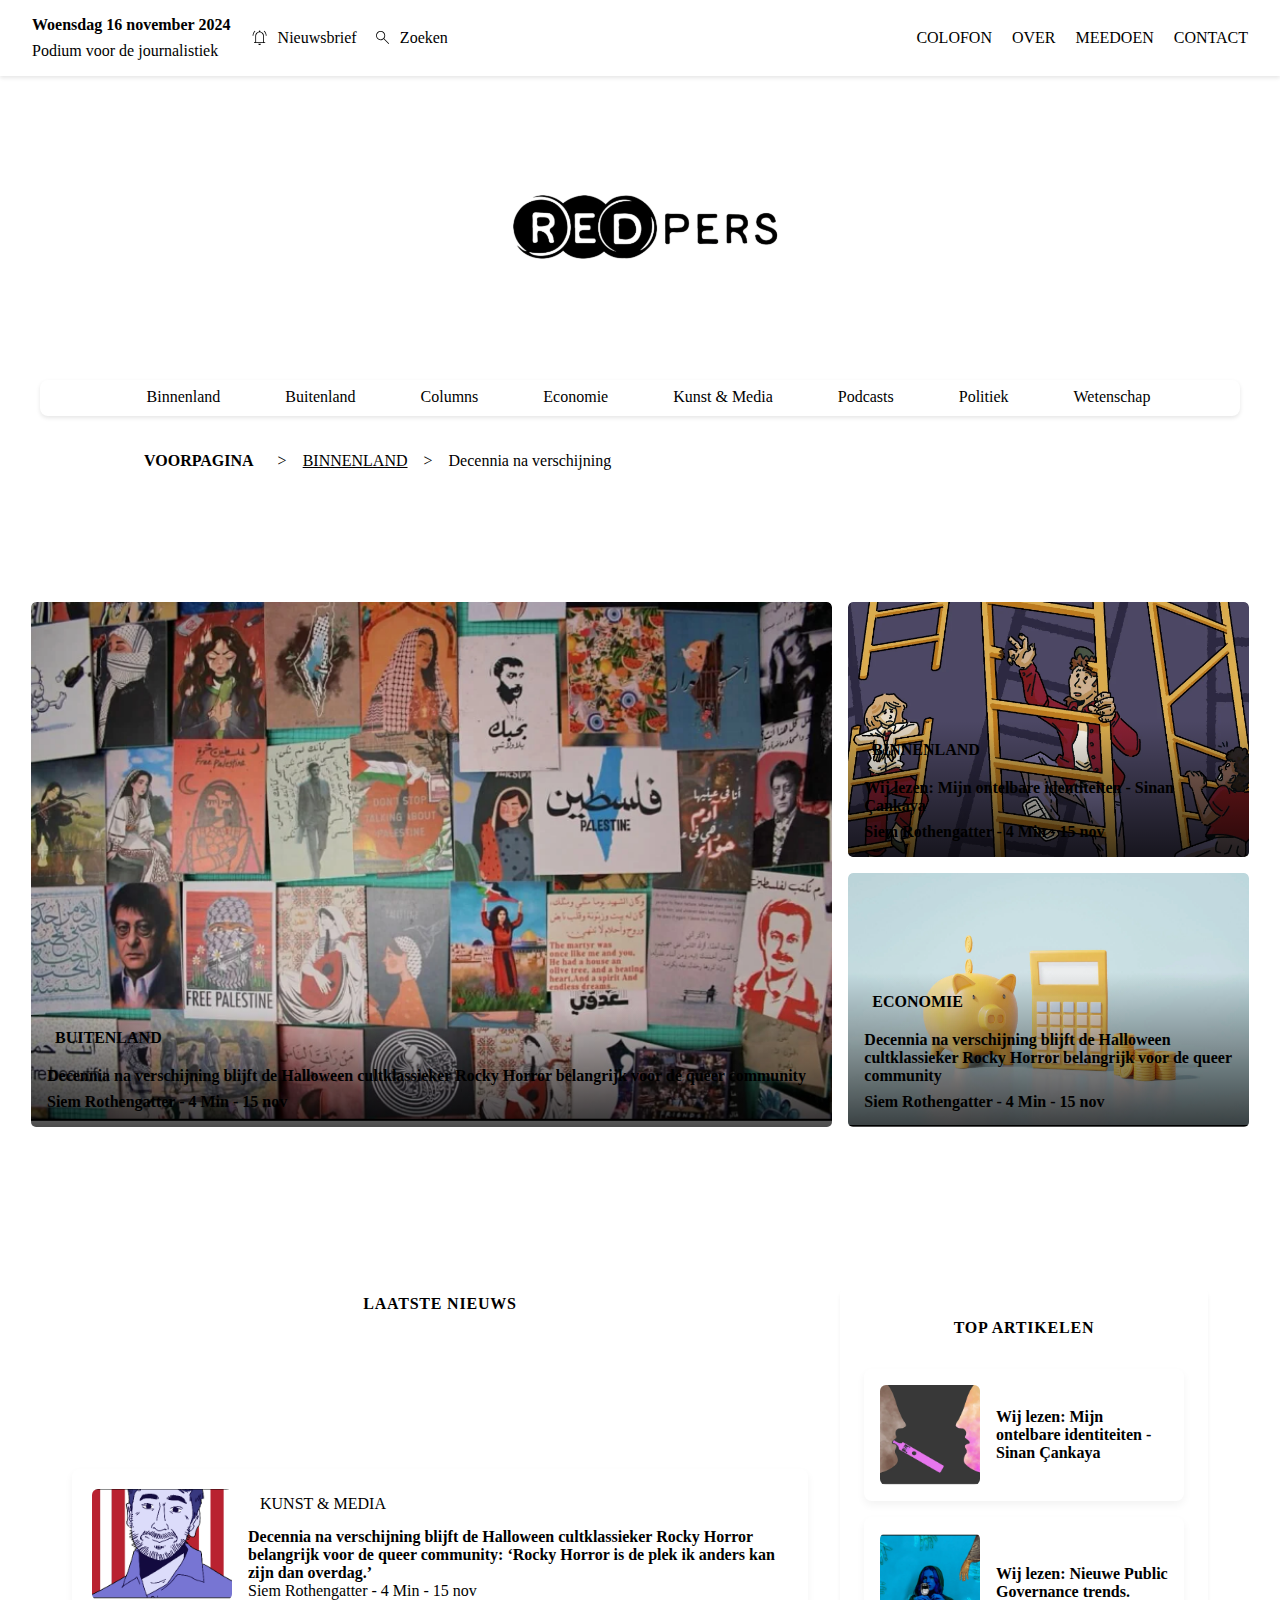
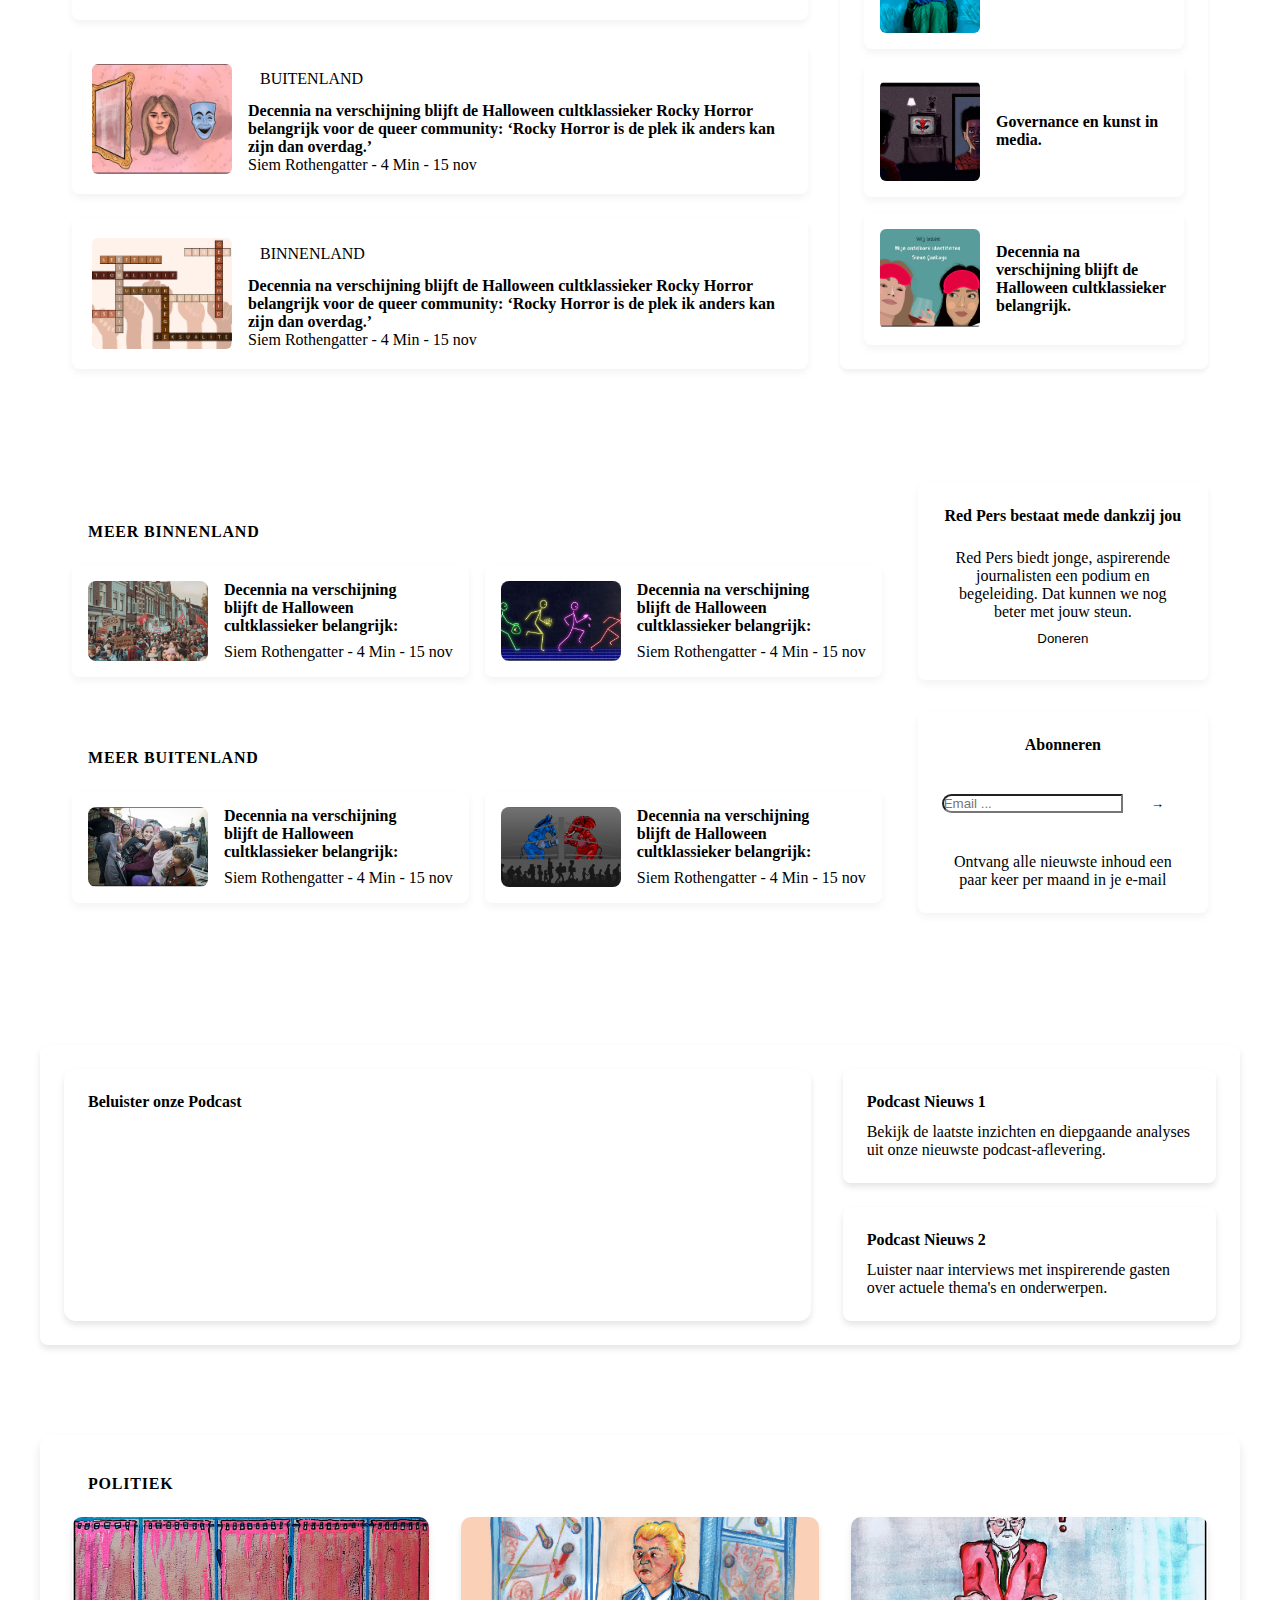
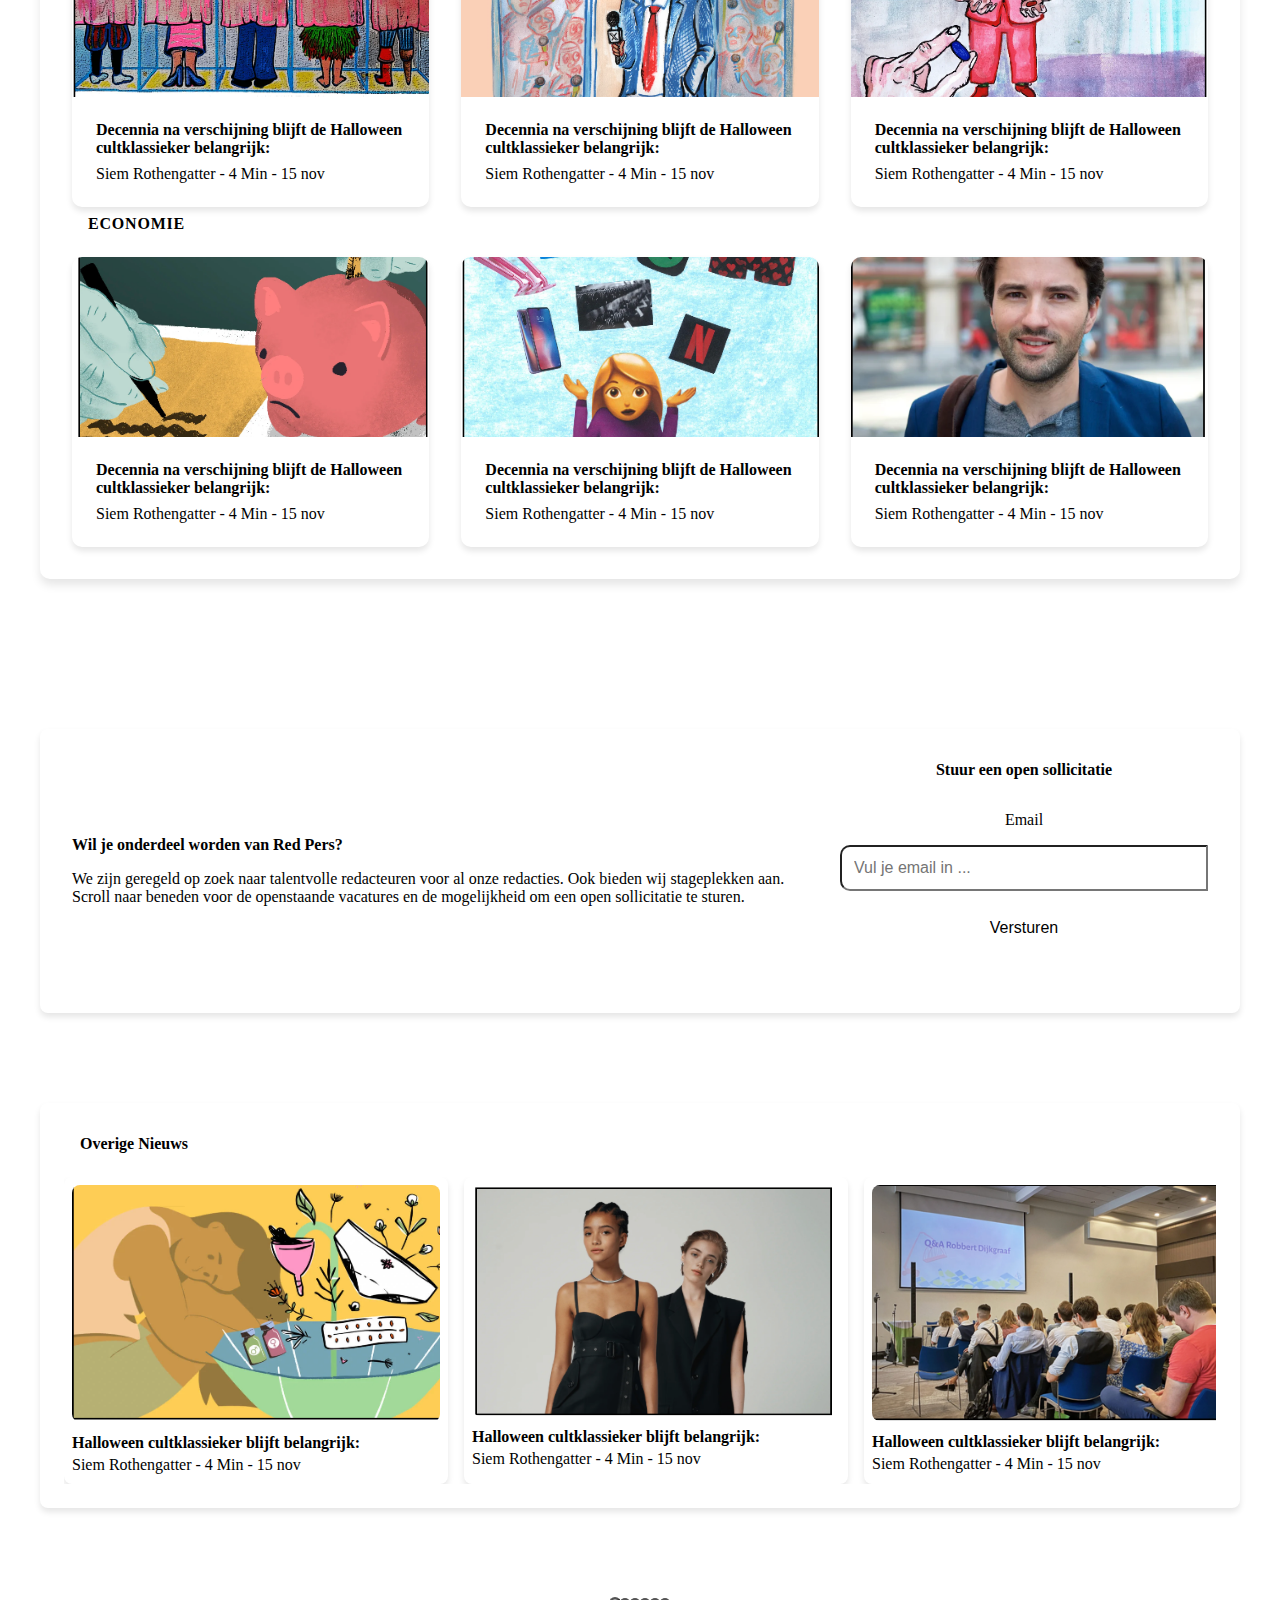
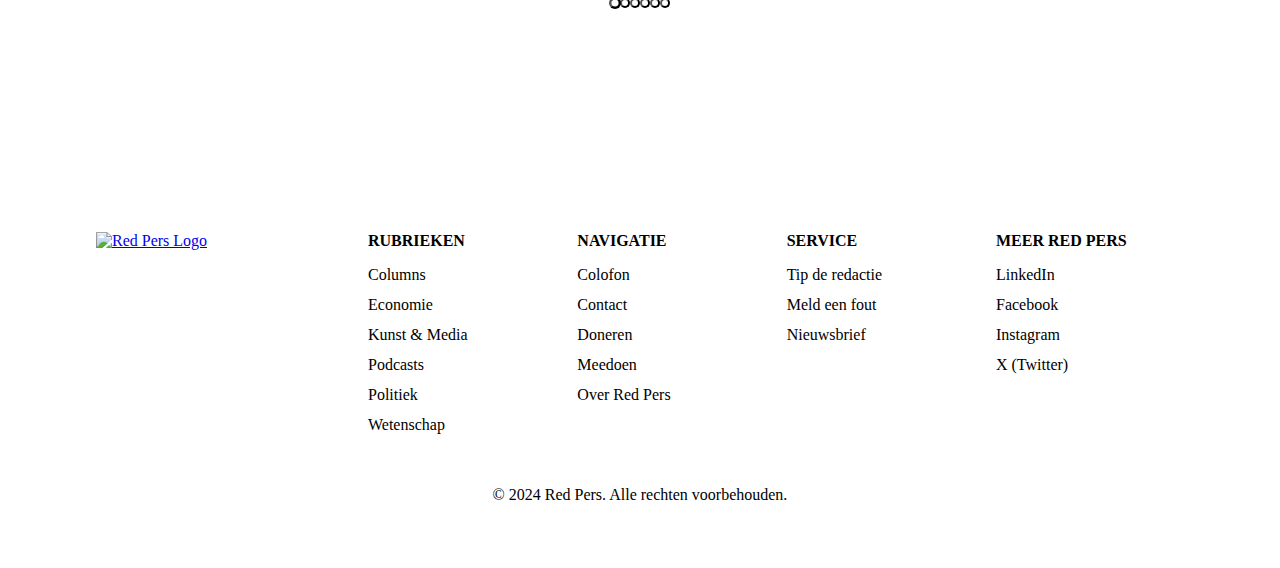
==== commit 3fd83c15: "Created README and added inline JS documentation" ====
--- a/index.html
+++ b/index.html
@@ -5,8 +5,9 @@
     <meta charset="UTF-8"> <!-- Zorgt voor ondersteuning van speciale tekens -->
     <meta name="viewport" content="width=device-width, initial-scale=1.0"> <!-- Maakt de pagina responsief -->
     <title>Homepagina</title> <!-- Titel die wordt weergegeven in de browser-tab -->
+    <link rel="stylesheet" href="https://divaninl.github.io/redpers-styleguide/redpers.css">
     <link rel="stylesheet" href="styles/styles.css"> <!-- Verwijzing naar de externe CSS-stijlen -->
-    <link rel="stylesheet" href="https://divaninl.github.io/redpers-styleguide/redpers.css">
+
 
 </head>
 <body>
@@ -14,7 +15,7 @@
     <!-- Hoofdsectie van de pagina -->
    
         <!-- Navigatiebalk -->
-        <nav class="navbar" aria-label="Hoofdnavigatie"> <!-- Toegankelijkheidslabel voor screenreaders -->
+        <nav class="navbar"> <!-- Toegankelijkheidslabel voor screenreaders -->
             <!-- Linkerkant van de navigatie -->
             <div class="navbar-left">
                 <!-- Datum en subtitel sectie -->
--- a/styles/styles.css
+++ b/styles/styles.css
@@ -359,46 +359,65 @@
 
 /* Algemene styling voor grid-items */
 
-    .breadcrumb-container .breadcrumb-logo {
+ .breadcrumb-container .breadcrumb-logo {
         font-size: 0.875rem; /* Verklein logo-tekst op mobiele apparaten */
     }
-
 /* Breadcrumb-container boven de grid */
 .breadcrumb-container {
-    background: white; /* Witte achtergrond voor een schone uitstraling */
+    background: var(--white); /* Witte achtergrond voor een schone uitstraling */
     padding: 1rem 2rem; /* Binnenruimte aan boven/onder en zijkanten */
-    font-family: Arial, sans-serif; /* Eenvoudig en leesbaar lettertype */
-    font-size: 0.875rem; /* Kleinere tekstgrootte voor breadcrumbs */
-    color: #F9CDC8;/* roze kleur voor subtiele uitstraling */
+    font-family: var(--font-default); /* Eenvoudig en leesbaar lettertype */
+    font-size: var(--font-size-header-xs); /* Kleinere tekstgrootte voor breadcrumbs */
+    color: var(--primary-color-light); /* Roze kleur voor subtiele uitstraling */
     display: flex; /* Flexbox voor horizontale uitlijning */
     align-items: center; /* Centreer items verticaal */
     gap: 1rem; /* Ruimte tussen breadcrumbs en logo */
-    border-bottom: 1px solid #ddd; /* Scheidingslijn onder breadcrumbs */
-    
+    border-bottom:  0.0625rem solid var(--lightgrey); /* Scheidingslijn onder breadcrumbs */
 }
 
 /* Styling voor het logo in breadcrumbs */
 .breadcrumb-container .breadcrumb-logo {
     font-weight: bold; /* Maak de tekst van het logo vetgedrukt */
-    font-size: 1rem; /* Iets grotere tekst voor nadruk */
+    font-size: var(--font-size-header-s); /* Iets grotere tekst voor nadruk */
     text-decoration: none; /* Verwijder de standaard onderlijning */
-    color: black; /* Zwarte tekstkleur voor contrast */
-    background-color: black; /* Zwarte achtergrond voor het logo */
-    padding:0.25rem 0.5rem; /* Binnenruimte rondom de tekst */
-    color: white; /* Witte tekstkleur op een zwarte achtergrond */
+    color: var(--white); /* Witte tekstkleur op een zwarte achtergrond */
+    background-color: var(--black); /* Zwarte achtergrond voor het logo */
+    padding: 0.25rem 0.5rem; /* Binnenruimte rondom de tekst */
     margin-left: 6.5rem; /* Extra ruimte links van het logo */
-
 }
 
 /* Subtiele styling voor de breadcrumb-tekst */
 .breadcrumb {
     font-weight: 400; /* Normaal gewicht voor tekst */
-    color: #666; /* Grijze kleur voor minder nadruk */
-}
-/* De tekst in de overaly */
+    color: var(--darkgrey); /* Grijze kleur voor minder nadruk */
+}
+
+/* De tekst in de overlay */
 .article-metadata {
-    color:  gray;
-    font-weight: bold;
+    color: var(--grey); /* Gebruik een grijstint voor de tekstkleur */
+    font-weight: bold; /* Maak de tekst vetgedrukt */
+}
+
+
+
+/* Mobiele apparaten en kleinere schermen */
+@media (max-width: 48rem) { 
+    .breadcrumb-container {
+        flex-direction: column; /* Breadcrumbs stapelen onder elkaar */
+        align-items: flex-start; /* Links uitlijnen */
+        gap: 0.5rem; /* Minder ruimte tussen items */
+        padding: 0.5rem 1rem; /* Compactere padding */
+    }
+
+    .breadcrumb-container .breadcrumb-logo {
+        margin-left: 0; /* Geen marge voor mobiel */
+        font-size: 0.75rem; /* Kleiner lettertype voor logo */
+        padding: 0.25rem 0.4rem; /* Kleinere padding voor logo */
+    }
+
+    .breadcrumb {
+        font-size: 0.75rem; /* Kleinere tekst voor breadcrumbs */
+    }
 }
 
 
@@ -1304,7 +1323,7 @@
     margin: -0.0625rem; /* Vervangt -1px */
     padding: 0;
     overflow: hidden;
-    clip: rect(0rem, 0rem, 0rem, 0rem); /* Vervangt rect(0, 0, 0, 0) */
+    clip: rect(0rem, 0rem, 0rem, 0rem); 
     white-space: nowrap;
     border: 0;
 }
